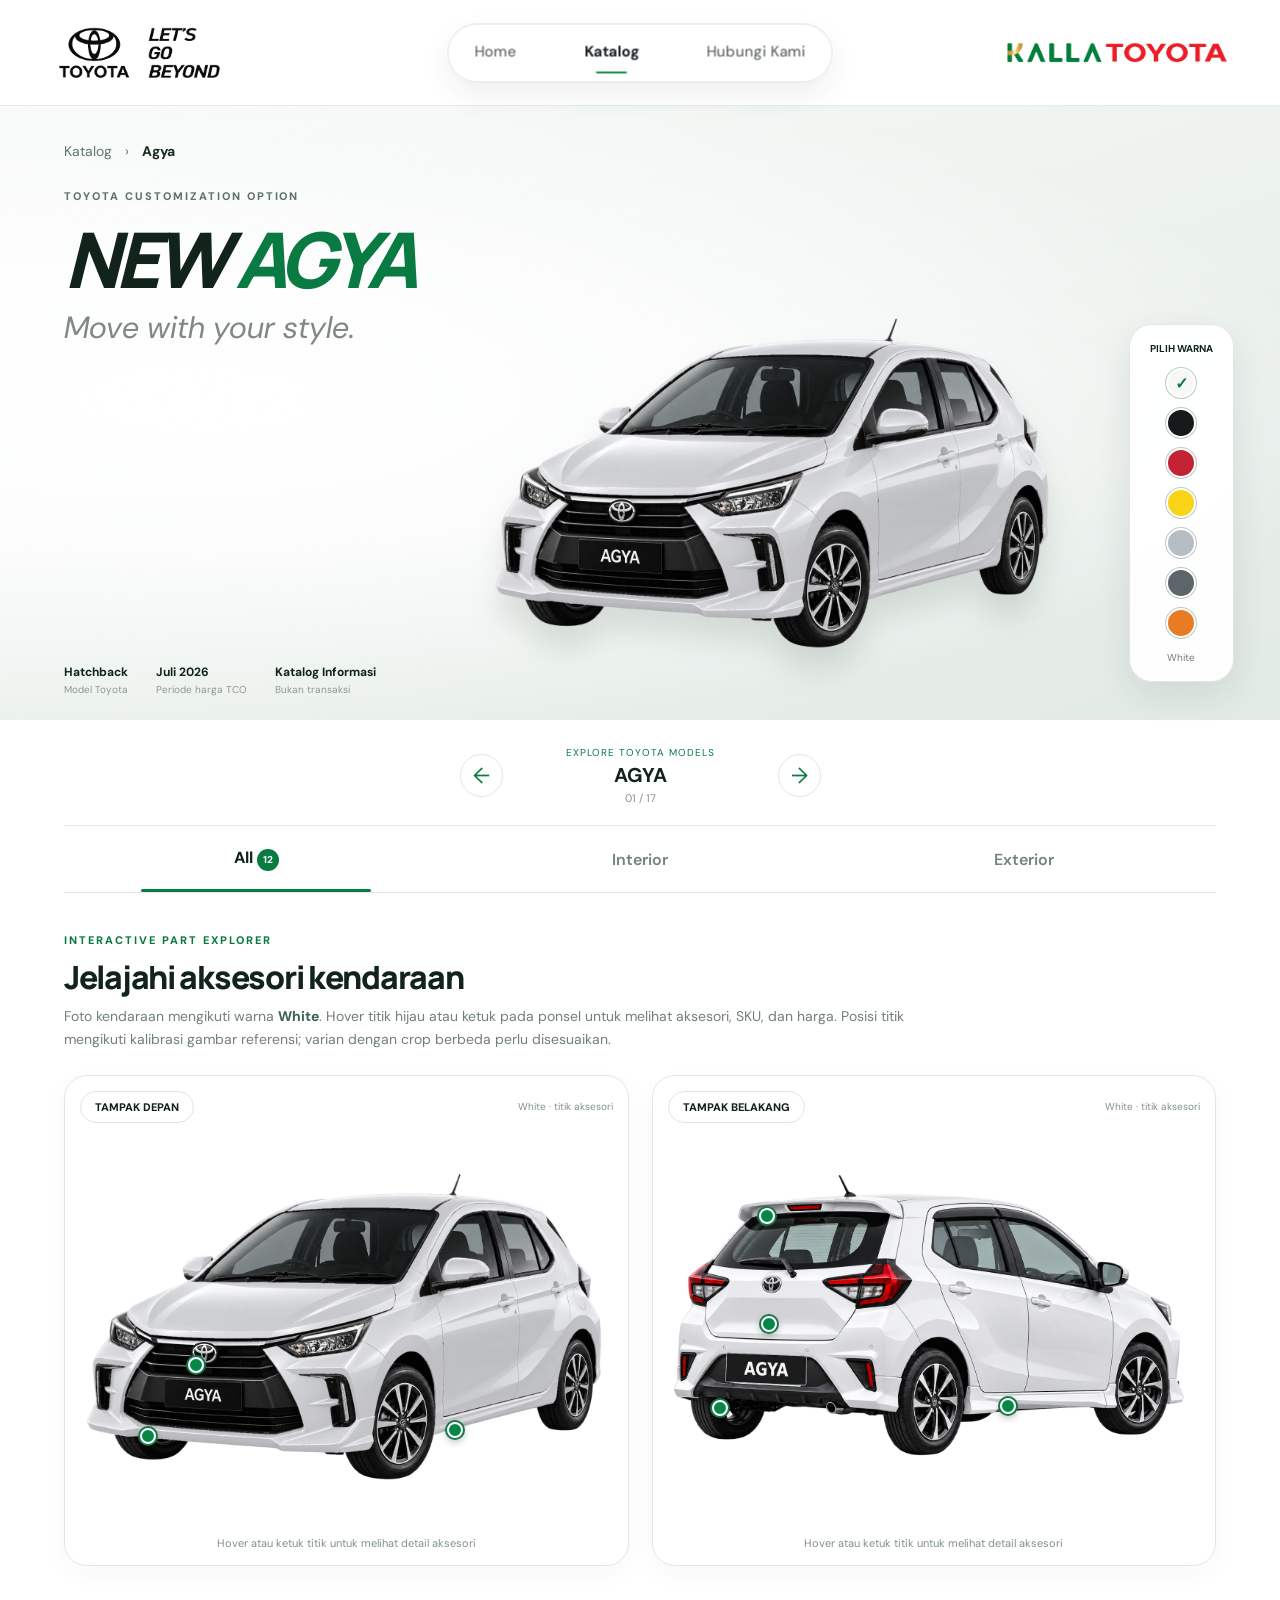
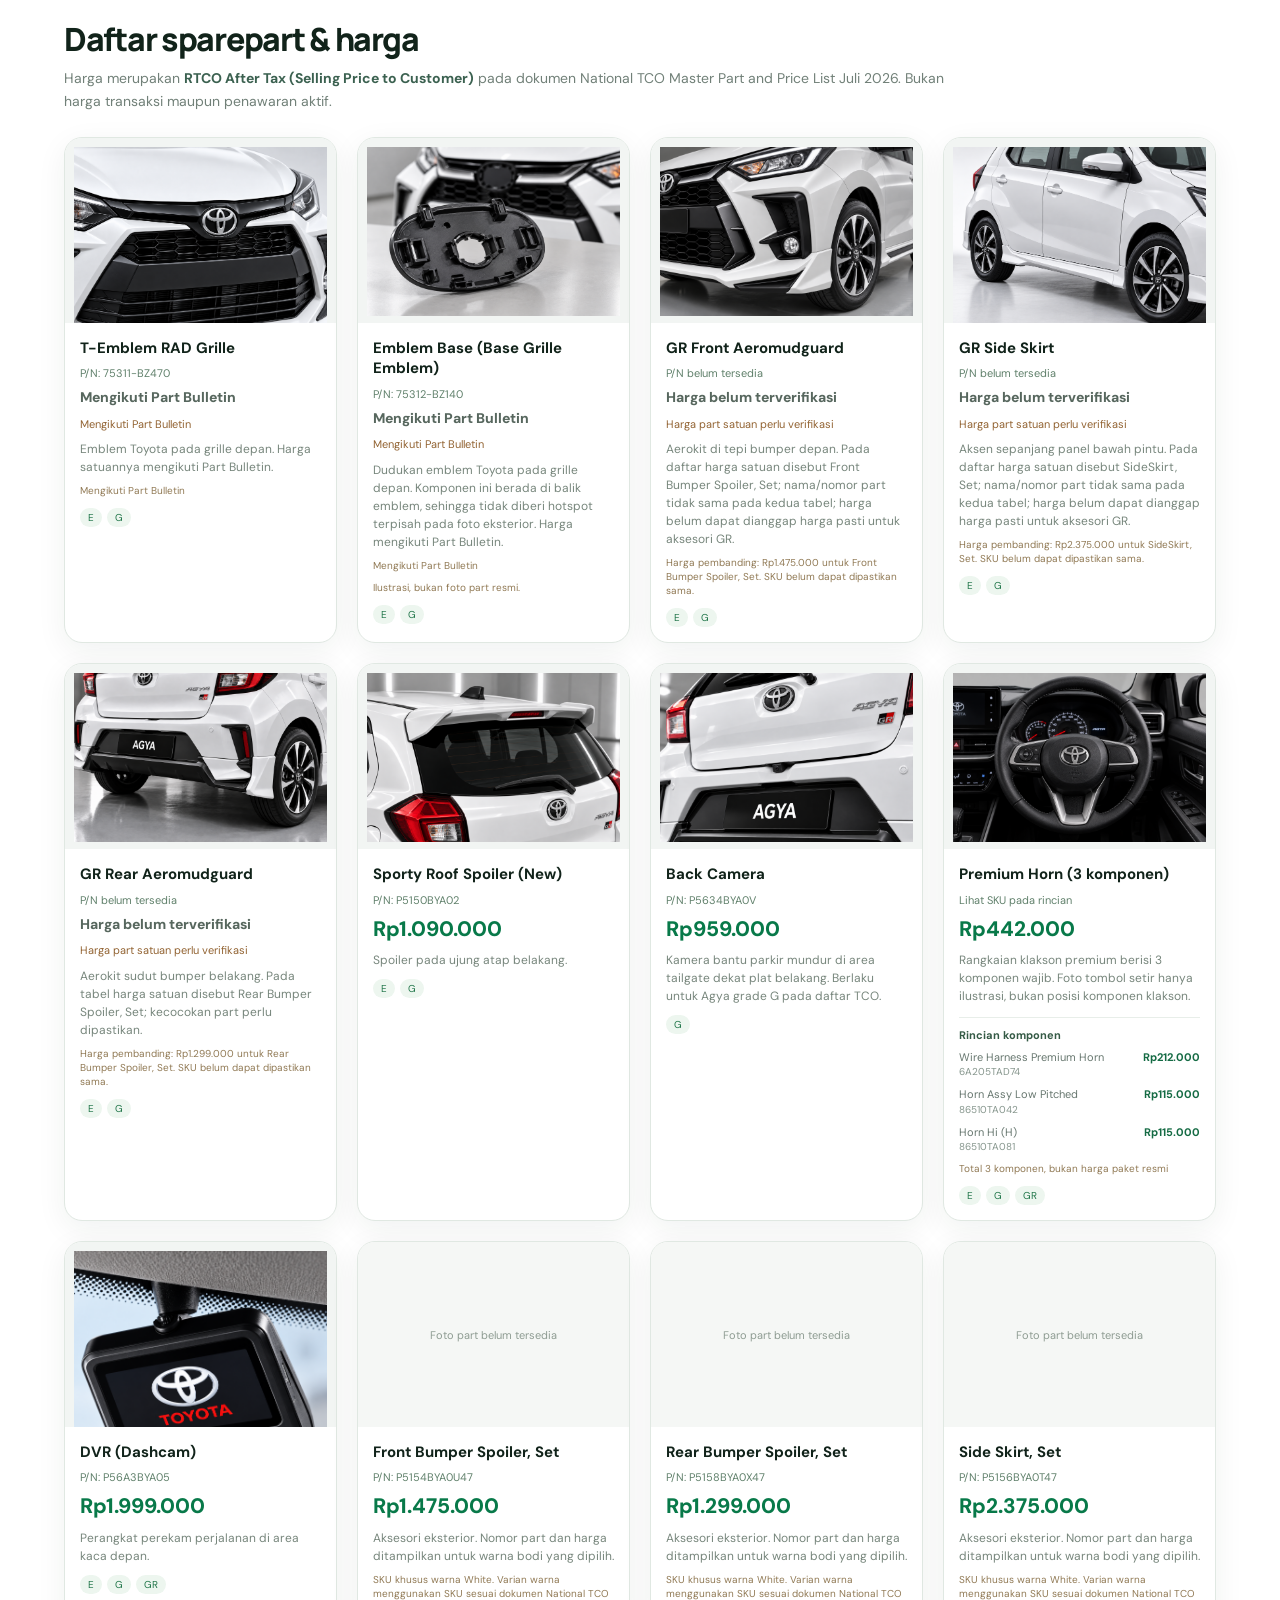
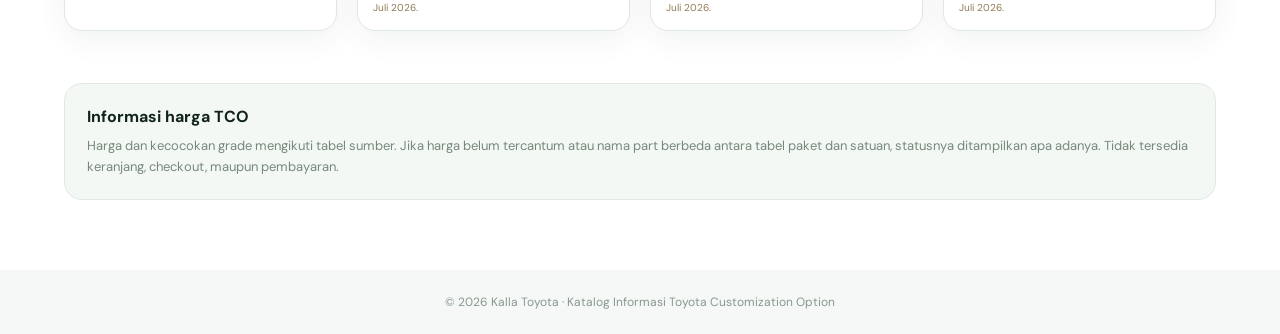
==== detail.html @ f775ade8 "Initial commit TCO Kalla Toyota" ====
<!doctype html>
<html lang="id">
<head>
  <meta charset="UTF-8"><meta name="viewport" content="width=device-width, initial-scale=1">
  <meta name="theme-color" content="#f5f8f6">
  <title>Detail Unit — TCO Kalla Toyota</title>
  <link rel="preconnect" href="https://fonts.googleapis.com">
  <link rel="preconnect" href="https://fonts.gstatic.com" crossorigin>
  <link href="https://fonts.googleapis.com/css2?family=DM+Sans:wght@400;500;600;700;800&family=Manrope:wght@400;500;600;700;800&display=swap" rel="stylesheet">
  <link rel="stylesheet" href="detail.css">
  <link rel="stylesheet" href="shared-navbar.css">
</head>
<body>
  <header class="site-header" id="site-header">
    <div class="wide-container topbar">
      <a href="index.html#home" class="logo-toyota" aria-label="Toyota Let's Go Beyond, ke home"><img src="assets/toyota-beyond.png" alt="Toyota Let's Go Beyond"></a>
      <nav class="main-nav" id="main-nav" aria-label="Navigasi utama">
        <a href="index.html#home" class="nav-link" data-section="home">Home</a>
        <a href="index.html#katalog" class="nav-link active" aria-current="page" data-section="katalog">Katalog</a>
        <a href="index.html#contact" class="nav-link" data-section="contact">Hubungi Kami</a>
      </nav>
      <div class="header-right">
        <a class="logo-kalla" href="index.html#contact" aria-label="Kalla Toyota, informasi kontak"><img src="assets/kalla-toyota.png" alt="Kalla Toyota"></a>
        <button id="menu-button" class="menu-button" type="button" aria-label="Buka menu" aria-expanded="false" aria-controls="mobile-nav"><span></span><span></span><span></span></button>
      </div>
    </div>
    <nav class="mobile-nav" id="mobile-nav" aria-label="Navigasi seluler" hidden>
      <a href="index.html#home">Home</a><a href="index.html#katalog" aria-current="page">Katalog</a><a href="index.html#contact">Hubungi Kami</a>
    </nav>
  </header>
  <main>
    <section class="hero">
      <div class="hero-inner">
        <div class="breadcrumbs"><a href="index.html#katalog">Katalog</a><span>›</span><strong id="breadcrumb-unit">Agya</strong></div>
        <div class="hero-copy"><span class="eyebrow">TOYOTA CUSTOMIZATION OPTION</span><h1 id="hero-title">NEW <em>AGYA</em></h1><p id="hero-tagline" class="tagline">Explore the details.</p></div>
        <div class="hero-visual"><img id="hero-car" src="" alt="Tampak depan unit"></div>
        <p id="hero-image-error" class="image-error" hidden>Foto unit belum tersedia.</p>
        <div class="color-panel" id="color-panel"><strong>PILIH WARNA</strong><div class="color-list" id="color-list"></div><small id="color-name">White</small></div>
        <div class="hero-stats"><div class="stat"><strong id="hero-category">Hatchback</strong><small>Model Toyota</small></div><div class="stat"><strong>Juli 2026</strong><small>Periode harga TCO</small></div><div class="stat"><strong>Katalog Informasi</strong><small>Bukan transaksi</small></div></div>
      </div>
    </section>
    <section class="details-section">
      <div class="content-wrap">
        <div class="unit-switcher" id="swipe-zone" aria-label="Navigasi unit"><button class="unit-arrow" id="prev-unit" type="button" aria-label="Unit sebelumnya">←</button><div class="unit-switcher-center"><small>EXPLORE TOYOTA MODELS</small><strong id="unit-switch-label">AGYA</strong><span id="unit-counter">01 / 17</span></div><button class="unit-arrow" id="next-unit" type="button" aria-label="Unit berikutnya">→</button></div>
        <div class="detail-tabs" role="tablist" aria-label="Kategori part"><button type="button" role="tab" data-tab="all" class="active" aria-selected="true">All <span id="part-count" class="tab-count">0</span></button><button type="button" role="tab" data-tab="interior">Interior</button><button type="button" role="tab" data-tab="exterior">Exterior</button></div>
        <section class="explorer-section" id="explorer-section"><div class="section-heading"><span class="eyebrow green">INTERACTIVE PART EXPLORER</span><h2>Jelajahi aksesori kendaraan</h2><p id="explorer-description">Foto kendaraan dan aksesori mengikuti warna yang dipilih. Arahkan kursor atau ketuk titik interaktif untuk melihat informasi.</p></div><div id="angle-gallery" class="angle-gallery"></div></section>
        <section class="parts-section"><div class="section-heading"><h2>Daftar sparepart &amp; harga</h2><p>Harga merupakan <strong>RTCO After Tax (Selling Price to Customer)</strong> pada dokumen National TCO Master Part and Price List Juli 2026. Bukan harga transaksi maupun penawaran aktif.</p></div><div id="tab-content" role="tabpanel" aria-live="polite"></div></section>
        <div class="information-note"><strong>Informasi harga TCO</strong><p>Harga dan kecocokan grade mengikuti tabel sumber. Jika harga belum tercantum atau nama part berbeda antara tabel paket dan satuan, statusnya ditampilkan apa adanya. Tidak tersedia keranjang, checkout, maupun pembayaran.</p></div>
      </div>
    </section>
  </main>
  <footer class="footer">© 2026 Kalla Toyota · Katalog Informasi Toyota Customization Option</footer>
  <aside id="part-popover" class="part-popover" hidden aria-live="polite"><button id="popover-close" class="popover-close" type="button" aria-label="Tutup detail aksesori">&times;</button><img id="popover-image" alt="Foto part"><div class="popover-copy"><small>DETAIL AKSESORI</small><strong id="popover-title"></strong><span id="popover-sku"></span><b id="popover-price"></b><p id="popover-description"></p><span class="status-note" id="popover-note"></span></div></aside>
  <script src="data.js"></script>
  
  
  <script src="detail.js"></script>
</body>
</html>
---- detail.css ----
:root { --ink:#11231a; --muted:#718078; --green:#087a42; --line:#e0e8e2; --pale:#f1f6f2; }
*{box-sizing:border-box} html{scroll-behavior:smooth} body{margin:0;color:var(--ink);background:#fff;font-family:'DM Sans',sans-serif}
img{max-width:100%} button{font:inherit;cursor:pointer} a{text-decoration:none;color:inherit} [hidden]{display:none!important} :focus-visible{outline:2px solid var(--green);outline-offset:3px}
.topbar{position:absolute;z-index:40;left:0;right:0;top:0;height:104px;display:grid;grid-template-columns:1fr auto 1fr;align-items:center;gap:18px;padding:0 clamp(20px,5vw,85px)}
.brand img{width:195px;max-height:72px;object-fit:contain;display:block}.brand-kalla{justify-self:end}.brand-kalla img{width:225px}
.nav-pill{display:flex;gap:3px;background:#fffffff2;border:1px solid #e2e9e3;border-radius:60px;padding:7px;box-shadow:0 12px 35px #112d1c13}
.nav-pill a{position:relative;padding:13px 20px;color:#68766d;font-size:14px;white-space:nowrap}.nav-pill a.selected{color:#16251b;font-weight:800}.nav-pill a.selected:after{content:'';position:absolute;bottom:5px;left:30%;right:30%;height:3px;border-radius:6px;background:var(--green)}
.hero{position:relative;height:clamp(650px,59vw,830px);background:radial-gradient(ellipse at 16% 48%,#fff 0,#ffffffcf 32%,transparent 75%),linear-gradient(160deg,#f7faf8,#e2eae5);overflow:hidden}
.hero-inner{max-width:1600px;height:100%;margin:auto;position:relative;padding:145px clamp(20px,5vw,78px) 20px}.breadcrumbs{display:flex;gap:13px;color:#62766b;font-size:14px}.breadcrumbs strong{color:#182b20}
.hero-copy{position:relative;z-index:5;margin-top:36px;max-width:710px;pointer-events:none}.eyebrow{letter-spacing:.18em;font-size:11px;font-weight:800;color:#5e7366}.eyebrow.green{color:var(--green)}
.hero h1{font:italic 800 clamp(51px,6vw,94px)/1.03 'Manrope',sans-serif;letter-spacing:-.07em;margin:14px 0 10px}.hero h1 em{color:var(--green);font-style:inherit}
.tagline{font-size:clamp(22px,2.4vw,31px);font-style:italic;color:#7f8984;margin:0}
.hero-visual{position:absolute;right:6%;bottom:4%;width:67%;height:68%;z-index:3;display:flex;justify-content:center;align-items:flex-end}.hero-visual img{width:100%;height:100%;object-fit:contain;object-position:center bottom;filter:drop-shadow(0 22px 14px #30483a24)}.image-error{color:#8a9590;z-index:5;position:absolute;right:25%;top:63%}
.color-panel{position:absolute;z-index:9;top:37%;right:clamp(17px,3.6vw,55px);padding:17px 10px;width:105px;border:1px solid #e1e8e2;border-radius:23px;background:#fffffff1;box-shadow:0 12px 35px #112d1e19;display:flex;flex-direction:column;align-items:center;gap:13px}
.color-panel strong{font-size:10px}.color-list{display:flex;flex-direction:column;gap:10px}.color-swatch{width:30px;height:30px;border:2px solid #fff;border-radius:50%;box-shadow:0 0 0 1px #bdcac2;background:var(--swatch);position:relative}.color-swatch[aria-pressed=true]:after{content:'✓';color:var(--green);text-shadow:0 0 3px white;display:grid;place-items:center;position:absolute;inset:0;font-weight:900}.color-panel small{text-align:center;font-size:10px;color:#6f7d76}
.hero-stats{z-index:5;position:absolute;bottom:7%;left:5%;display:flex;gap:28px}.stat{display:flex;flex-direction:column;gap:3px}.stat strong{font-size:12px}.stat small{font-size:10px;color:#8d9991}
.details-section{background:#fff}.content-wrap{max-width:1480px;margin:auto;padding:0 clamp(18px,5vw,80px) 70px}
.unit-switcher{display:flex;align-items:center;justify-content:center;gap:25px;padding:26px 0 20px;border-bottom:1px solid var(--line);touch-action:pan-y}.unit-switcher-center{text-align:center;min-width:225px;display:flex;flex-direction:column;gap:3px}.unit-switcher-center small{color:var(--green);letter-spacing:.1em;font-size:10px}.unit-switcher-center strong{font-size:20px}.unit-switcher-center span{font-size:11px;color:#89958e}.unit-arrow{border:1px solid var(--line);width:43px;height:43px;border-radius:50%;background:#fff;color:var(--green);font-size:22px}.unit-arrow:hover{background:var(--green);color:#fff}
.detail-tabs{display:grid;grid-template-columns:repeat(4,1fr);border-bottom:1px solid var(--line);margin-bottom:35px}.detail-tabs button{border:0;background:transparent;padding:21px 8px;color:#75837a;position:relative;font-weight:600}.detail-tabs button.active{color:var(--ink);font-weight:800}.detail-tabs button.active:after{content:'';height:3px;width:60%;position:absolute;left:20%;bottom:0;background:var(--green);border-radius:3px}.tab-count{border-radius:20px;background:var(--green);color:#fff;min-width:22px;height:22px;padding:0 5px;display:inline-grid;place-items:center;font-size:10px}
.section-heading{margin:0 0 24px}.section-heading h2{margin:10px 0 8px;font:800 clamp(23px,2.5vw,32px)/1.18 'Manrope',sans-serif;letter-spacing:-.04em}.section-heading p{margin:0;color:var(--muted);font-size:14px;line-height:1.65;max-width:880px}.section-heading p strong{color:#3b6150}
.explorer-section{margin-bottom:55px}.angle-gallery{display:grid;grid-template-columns:repeat(2,minmax(0,1fr));gap:23px}.angle-gallery.single{grid-template-columns:1fr}.angle-gallery.single .angle-panel{max-width:850px;width:100%;margin:auto}
/* putih bersih, tanpa latar poster atau gradient pada frame explorer */
.angle-panel{min-width:0;background:#fff;border:1px solid #e1e8e3;border-radius:23px;padding:15px;box-shadow:0 8px 25px #15302109}
.angle-panel-top{display:flex;justify-content:space-between;align-items:center;gap:10px}.angle-name{font-size:11px;font-weight:800;padding:8px 14px;border:1px solid #dfe7e0;border-radius:40px}.angle-note{font-size:10px;color:#829087;text-align:right}
/* KUNCI AKURASI: frame dan hotspot overlay mengikuti ukuran intrinsik rasio gambar.
   Tidak ada absolute layer pada frame yang ukurannya berbeda dengan gambar. */
.angle-image-space{width:100%;margin:8px auto 0;position:relative;max-width:720px;line-height:0}
.angle-image-space img{display:block;width:100%;height:auto;user-select:none;object-fit:contain}
.angle-image-space .hit-layer{position:absolute;inset:0;pointer-events:none}
.hotspot{position:absolute;left:var(--x);top:var(--y);transform:translate(-50%,-50%);width:32px;height:32px;background:transparent;border:0;border-radius:50%;padding:0;display:grid;place-items:center;pointer-events:auto;z-index:10}
.hotspot:after{content:'';display:block;width:8px;height:8px;border-radius:50%;background:white;border:1px solid #647b6d;box-shadow:0 1px 5px #112d1a85;transition:transform .18s}.hotspot:hover:after,.hotspot.is-active:after{transform:scale(1.4);box-shadow:0 0 0 3px #ffffff77,0 1px 7px #142d1c80}
.angle-instruction{text-align:center;color:#819088;font-size:11px;margin:6px 0 0}.image-missing{padding:75px 12px;text-align:center;color:#8b9890;font-size:12px;line-height:1.7;min-height:235px}
.parts-section{margin-bottom:52px}.parts-grid{display:grid;grid-template-columns:repeat(4,minmax(0,1fr));gap:20px}.part-card{min-width:0;background:#fff;border:1px solid var(--line);border-radius:18px;overflow:hidden;box-shadow:0 8px 30px #15332210;transition:transform .2s,box-shadow .2s,border-color .2s;outline-offset:3px}.part-card:hover,.part-card.is-linked{transform:translateY(-3px);border-color:#91b5a0;box-shadow:0 13px 31px #1935231b}
.part-media{height:165px;background:#f2f5f3;display:grid;place-items:center;overflow:hidden}.part-media img{width:100%;height:100%;object-fit:cover}.media-placeholder{font-size:11px;color:#8e9c92;text-align:center;padding:25px}
.part-body{padding:15px}.part-body h3{font-size:15px;line-height:1.35;margin:0 0 8px}.part-sku{font-size:11px;color:#60806b;overflow-wrap:anywhere;display:block;margin:0 0 9px}
.price{color:#087949;font-size:21px;font-weight:800;display:block;margin:5px 0 9px;line-height:1.25}.price.uncertain{color:#57675e;font-size:14px}.price-hint{font-size:11px;color:#926332;display:block;line-height:1.5;margin-bottom:8px}.part-body p{color:#77867c;line-height:1.5;margin:0;font-size:12px}.part-grade{display:flex;gap:5px;flex-wrap:wrap;margin:10px 0 0}.part-grade span{font-size:10px;background:#edf6ef;color:#21764a;border-radius:15px;padding:3px 8px}
.part-popover{position:fixed;z-index:999;width:min(420px,calc(100vw - 20px));display:grid;grid-template-columns:125px 1fr;background:white;border:1px solid var(--line);box-shadow:0 18px 52px #1d36242d;border-radius:16px;overflow:hidden;pointer-events:auto}.part-popover>img{width:125px;height:100%;object-fit:cover;background:#f0f4f1}.popover-copy{padding:14px;min-width:0}.popover-copy small{font-size:10px;color:var(--green);font-weight:800;letter-spacing:.08em}.popover-copy strong{display:block;font-size:15px;margin:6px 0}.popover-copy span{display:block;color:#788a7f;font-size:11px;overflow-wrap:anywhere}.popover-copy b{display:block;color:var(--green);font-size:18px;margin:8px 0}.popover-copy p{color:#65796c;font-size:11px;line-height:1.5;margin:0 0 8px}.popover-copy .status-note{font-size:10px;color:#886b3a}
.information-note{border-radius:18px;background:#f3f8f5;padding:22px;border:1px solid #e0e9e3}.information-note strong{font-size:16px}.information-note p{margin:8px 0 0;font-size:13px;color:#76897a;line-height:1.65}.footer{background:#f5f8f6;text-align:center;color:#87988d;font-size:12px;padding:24px}
.empty-state{border:1px dashed #cfddd2;background:#f7faf8;padding:25px;border-radius:15px;color:#67776c;font-size:13px}.spec-grid{display:grid;grid-template-columns:repeat(3,minmax(0,1fr));gap:16px}.spec-item{padding:22px;border:1px solid var(--line);border-radius:16px;background:var(--pale)}.spec-item strong{display:block}.spec-item span{display:block;font-size:12px;color:var(--muted);margin-top:8px}
@media(max-width:1150px){.parts-grid{grid-template-columns:repeat(3,minmax(0,1fr))}.hero-visual{width:75%}}
@media(max-width:850px){.brand img{width:140px}.brand-kalla img{width:170px}.nav-pill a{padding:10px}.hero{height:740px}.hero-visual{width:85%;right:5%}.angle-gallery{grid-template-columns:1fr}.parts-grid{grid-template-columns:repeat(2,minmax(0,1fr))}}
@media(max-width:600px){.topbar{height:105px;grid-template-columns:1fr;grid-template-rows:38px 45px;justify-items:center;padding:6px 10px}.brand img{width:115px}.brand-kalla{display:none}.nav-pill{padding:4px}.nav-pill a{font-size:11px;padding:8px 10px}.hero{height:655px;min-height:655px}.hero-inner{padding:126px 16px 10px}.hero-copy{margin-top:24px}.hero h1{font-size:46px}.tagline{font-size:20px}.hero-visual{width:100%;right:0;height:47%;bottom:14%}.color-panel{top:43%;width:65px;right:8px;padding:12px 5px}.color-panel strong{font-size:8px}.color-list{gap:7px}.color-swatch{width:24px;height:24px}.color-panel small{font-size:8px}.hero-stats{bottom:4%;left:16px;right:16px;gap:7px;justify-content:space-between}.stat strong{font-size:10px}.stat small{font-size:9px}.content-wrap{padding:0 13px 50px}.unit-switcher-center{min-width:155px}.unit-switcher-center strong{font-size:16px}.detail-tabs button{font-size:11px;padding:17px 2px}.parts-grid{grid-template-columns:1fr}.part-media{height:230px}.angle-panel{padding:10px}.angle-note{max-width:130px}.spec-grid{grid-template-columns:1fr}.part-popover{grid-template-columns:105px 1fr}.part-popover>img{width:105px}}

/* ================================================
   v16 — Kartu part hanya informasi, bukan popup
   ================================================ */
.parts-grid {align-items:stretch;}
.part-card, .part-card:hover, .part-card:focus,
.part-card:focus-visible {
  transform:none;
  border-color:var(--line);
  box-shadow:0 8px 30px #15332210;
  cursor:default;
}
.part-media {height:185px;}
.part-media img {object-fit:contain;padding:9px;}
.part-components {border-top:1px solid #e8eee9;margin-top:12px;padding-top:10px;font-size:11px;}
.part-components strong {display:block;font-size:11px;margin-bottom:8px;color:#345a45;}
.part-components > div {display:flex;justify-content:space-between;align-items:start;gap:8px;margin-top:8px;line-height:1.4;}
.part-components > div > span {flex:1;color:#67776f;}
.part-components small {display:block;font-size:10px;color:#85958c;overflow-wrap:anywhere;}
.part-components b {color:#156b44;white-space:nowrap;font-size:11px;}
.part-photo-status {display:block;color:#907954;font-size:10px;margin-top:8px;line-height:1.4;}
@media(max-width:600px){.part-media{height:220px}}

/* v17 — layout Explorer dan kartu informasional */
.angle-image-space .image-missing{line-height:1.6}
.part-media img{object-fit:contain}
.part-media.no-photo{background:#f5f7f5}
.part-card{cursor:default}
.part-card:hover{transform:none;border-color:var(--line);box-shadow:0 8px 30px #15332210}
@media(max-width:800px){.hero-inner{padding-top:70px}.hero{min-height:690px}}
@media(max-width:600px){.hero-inner{padding-top:52px}.hero{height:620px;min-height:620px}.hero-visual{bottom:14%;height:48%}.color-panel{top:37%}}

/* v17 COMPAT: navbar halaman detail sesuai ukuran navbar utama meski HTML lama */
@media(min-width:801px){
 header.topbar{position:sticky;top:0;left:auto;right:auto;width:100%;height:88px;z-index:80;padding:0 max(52px,calc((100% - 1430px)/2));display:grid;grid-template-columns:1fr auto 1fr;align-items:center;gap:24px;background:rgba(255,255,255,.95);border-bottom:1px solid #e8ece8;backdrop-filter:blur(18px)}
 header.topbar .brand{justify-self:start;display:flex;align-items:center}
 header.topbar .brand img{width:158px;height:auto;max-height:67px;object-fit:contain}
 header.topbar .brand-kalla{justify-self:end}
 header.topbar .brand-kalla img{width:166px;height:auto;object-fit:contain}
 header.topbar .nav-pill{display:flex;align-items:center;gap:6px;background:#f2f4f1;border:1px solid #e8ece8;padding:7px;border-radius:100px;box-shadow:0 8px 25px #13281705}
 header.topbar .nav-pill a{font-size:13px;font-weight:700;color:#7b817d;letter-spacing:.01em;border-radius:30px;padding:11px 26px;transition:background .2s,color .2s;white-space:nowrap}
 header.topbar .nav-pill a.selected,header.topbar .nav-pill a:hover{color:#fff;background:#17201d}
 header.topbar .nav-pill a.selected:after{display:none}
 .hero-inner{padding-top:106px}
}
@media(max-width:800px){
 header.topbar{position:sticky;top:0;left:auto;right:auto;height:76px;width:100%;z-index:80;padding:0 20px;display:flex;align-items:center;justify-content:space-between;background:#fff;border-bottom:1px solid #e8ece8}
 header.topbar .brand img{width:122px;max-height:60px}
 header.topbar .brand-kalla img{width:130px}
 header.topbar .nav-pill{display:none}
 .detail-menu-button{border:0;background:#edf4ee;width:43px;height:42px;border-radius:10px;display:flex;flex-direction:column;justify-content:center;align-items:center;gap:5px}
 .detail-menu-button span{display:block;background:#18432c;border-radius:2px;width:17px;height:2px}
 .detail-mobile-nav{position:absolute;top:100%;left:0;right:0;background:#fff;display:flex;flex-direction:column;box-shadow:0 17px 24px #15281c10;border-top:1px solid #e5ebe5}
 .detail-mobile-nav a{padding:16px 30px;font-size:13px;font-weight:800;border-bottom:1px solid #edf2ed}
 .hero-inner{padding-top:65px}
}
@media(max-width:520px){header.topbar{height:68px;padding:0 17px}header.topbar .brand img{width:105px}header.topbar .brand-kalla{display:flex}header.topbar .brand-kalla img{width:114px}.detail-menu-button{width:39px;height:39px}.hero-inner{padding-top:56px}}

/* v18: popup tidak menutupi navbar atau terlalu besar pada layar kecil */
.part-popover{width:min(350px,calc(100vw - 24px));grid-template-columns:100px minmax(0,1fr);max-height:calc(100vh - 118px);overflow:auto}
.part-popover>img{width:100px;object-fit:contain;background:#f5f7f5}
@media(max-width:600px){
  .part-popover{position:fixed;top:auto!important;bottom:12px!important;left:12px!important;right:12px;width:calc(100vw - 24px);max-height:45vh;grid-template-columns:90px minmax(0,1fr)}
  .part-popover>img{width:90px}
}

/* v19 — Interaksi hotspot ramah sentuhan & penutup popover */
.part-popover{isolation:isolate;}
.popover-close{
  position:absolute;top:8px;right:8px;z-index:3;
  width:30px;height:30px;border:1px solid #dce9df;border-radius:50%;
  background:#fff;color:#365442;font-size:21px;line-height:1;
  display:grid;place-items:center;box-shadow:0 2px 8px #122b1918;
}
.popover-close:hover{background:#edf6ef;}
.popover-copy{padding-right:35px;}
.hotspot:focus-visible{outline:2px solid #16864d;outline-offset:0;}
@media(hover:none), (pointer:coarse){
  .hotspot{width:44px;height:44px;touch-action:manipulation;}
  .hotspot:after{width:10px;height:10px;}
}
@media(max-width:600px){
  .part-popover{bottom:max(12px,env(safe-area-inset-bottom))!important;}
  .popover-copy{padding-right:35px;}
}

/* Swatch body/roof Raize two-tone: kiri body, kanan roof hitam */
.color-swatch.two-tone{background:var(--swatch);}
.color-swatch.two-tone[aria-pressed=true]:after{color:#078043;text-shadow:0 0 2px #fff,0 0 4px #fff;}
/* Hotspot hijau terlihat jelas pada foto kendaraan putih. */
.angle-image-space .hotspot:after{background:#078747;border:2px solid white;width:12px;height:12px;box-shadow:0 0 0 2px #16754a,0 3px 8px #0005}
.angle-image-space .hotspot:hover:after,.angle-image-space .hotspot.is-active:after{background:#00a260;transform:scale(1.35);box-shadow:0 0 0 5px #15905435,0 2px 10px #0007}
.part-media:has(img[src*="/raize/"]) {background:#fff}
.part-media img[src*="/raize/"]{object-fit:contain;padding:10px}
@media(hover:none), (pointer:coarse){.angle-image-space .hotspot:after{width:13px;height:13px}}

/* Refactor: area hero lebih dekat ke navbar, tidak ada ruang kosong berlebihan */
.hero{height:clamp(555px,48vw,710px);min-height:555px;}
.hero-inner{padding-top:36px;}
.hero-copy{margin-top:24px;}
.hero-visual{bottom:3%;height:70%;}
.hero-stats{bottom:4%;}
.detail-tabs{grid-template-columns:repeat(3,minmax(0,1fr));}
/* Palet tetap tersedia saat scroll, setelah hero tampil dekat navbar. */
.color-panel{position:fixed;top:clamp(170px,36vh,330px);right:clamp(12px,3.6vw,55px);max-height:calc(100dvh - 130px);overflow-y:auto;overscroll-behavior:contain;z-index:105;transition:top .2s ease,box-shadow .2s ease;}
.color-panel.is-docked{top:calc(106px + 12px);box-shadow:0 14px 40px #1237242c;}
.color-swatch{flex-shrink:0;}
.part-card .price.uncertain{font-size:14px;}
@media(max-width:800px){.hero{height:620px;min-height:620px}.hero-inner{padding-top:27px}.color-panel.is-docked{top:calc(76px + 9px)}.hero-visual{height:62%}}
@media(max-width:600px){
  .hero{height:560px;min-height:560px}.hero-inner{padding-top:22px}.hero-visual{height:52%;bottom:13%}.hero-stats{bottom:4%;}
  .color-panel.is-docked{top:auto;bottom:max(10px,env(safe-area-inset-bottom));left:10px;right:10px;width:auto;max-height:94px;display:flex;flex-direction:row;justify-content:flex-start;align-items:center;gap:10px;padding:10px 12px;border-radius:18px;}
  .color-panel.is-docked .color-list{flex-direction:row;gap:8px;overflow-x:auto;max-width:75vw;padding:5px 3px;scrollbar-width:thin;}
  .color-panel.is-docked strong{white-space:nowrap;font-size:8px;}
  .color-panel.is-docked small{max-width:80px;min-width:60px;}
  .detail-tabs{grid-template-columns:repeat(3,minmax(0,1fr))}
}
---- shared-navbar.css ----
/* v18 - satu layout navbar untuk index dan detail; desain pill putih + garis hijau */
.site-header,
.site-header:not(.is-solid){
  height:106px;position:sticky;top:0;z-index:80;
  background:rgba(255,255,255,.94);border-bottom:1px solid #e8ece8;
  box-shadow:none;backdrop-filter:blur(18px);-webkit-backdrop-filter:blur(18px);
}
.site-header .wide-container.topbar{
  position:relative;left:auto;right:auto;top:auto;transform:none;
  width:min(1430px,calc(100% - 104px));height:100%;
  display:flex;grid-template-columns:none;align-items:center;justify-content:space-between;gap:24px;
  padding:0;margin:0 auto;z-index:auto;
}
.site-header .wide-container.topbar .logo-toyota{display:flex;align-items:center;width:175px;flex:0 0 175px;justify-self:auto}
.site-header .wide-container.topbar .logo-toyota img{width:100%;max-height:72px;height:auto;object-fit:contain;display:block}
.site-header .wide-container.topbar .header-right{display:flex;align-items:center;gap:18px;justify-self:auto}
.site-header .wide-container.topbar .logo-kalla{width:222px;flex:0 0 222px;display:flex;align-items:center;justify-content:flex-end}
.site-header .wide-container.topbar .logo-kalla img{width:100%;height:auto;object-fit:contain;display:block}
.site-header .wide-container.topbar .main-nav,
.site-header.is-solid .wide-container.topbar .main-nav,
.site-header:not(.is-solid) .wide-container.topbar .main-nav{
  display:flex;align-items:center;gap:12px;padding:7px 21px;
  border:1px solid rgba(221,226,223,.92)!important;border-radius:999px;
  background:rgba(255,255,255,.92)!important;
  box-shadow:0 12px 30px rgba(22,38,32,.075);backdrop-filter:blur(18px);
}
.site-header .wide-container.topbar .main-nav a,
.site-header.is-solid .wide-container.topbar .main-nav a{
  position:relative;padding:10px 5px 12px;color:#666c70!important;
  background:transparent!important;border-radius:0;
  font:500 15px/1.4 'DM Sans',sans-serif;white-space:nowrap;letter-spacing:0;
}
.site-header .wide-container.topbar .main-nav a.active,
.site-header .wide-container.topbar .main-nav a:hover{color:#192025!important;font-weight:700}
.site-header .wide-container.topbar .main-nav a::after{
  content:'';position:absolute;bottom:1px;left:50%;right:auto;width:0;height:2px;
  transform:translateX(-50%);background:#159444;border-radius:3px;transition:width .2s ease;
}
.site-header .wide-container.topbar .main-nav a.active::after,
.site-header .wide-container.topbar .main-nav a:hover::after{width:31px}
.site-header .mobile-nav{display:none}
.site-header .menu-button{display:none}
@media (max-width:1100px) and (min-width:801px){
  .site-header .wide-container.topbar{width:calc(100% - 56px)}
  .site-header .wide-container.topbar .main-nav,
  .site-header.is-solid .wide-container.topbar .main-nav{gap:10px;padding:6px 17px}
  .site-header .wide-container.topbar .main-nav a{font-size:13px}
  .site-header .wide-container.topbar .logo-toyota{width:140px;flex-basis:140px}
  .site-header .wide-container.topbar .logo-kalla{width:170px;flex-basis:170px}
}
@media(max-width:800px){
  .site-header,.site-header:not(.is-solid){height:77px}
  .site-header .wide-container.topbar{width:calc(100% - 40px);height:100%;display:flex;align-items:center}
  .site-header .wide-container.topbar .main-nav,
  .site-header.is-solid .wide-container.topbar .main-nav,
  .site-header:not(.is-solid) .wide-container.topbar .main-nav{display:none!important}
  .site-header .wide-container.topbar .logo-toyota{width:125px;flex-basis:125px}
  .site-header .wide-container.topbar .logo-kalla{width:142px;flex-basis:142px}
  .site-header .menu-button{width:43px;height:42px;padding:0;border:0;background:#edf4ee;border-radius:10px;display:flex;flex-direction:column;justify-content:center;align-items:center;gap:5px}
  .site-header .menu-button span{width:17px;height:2px;background:#18432c;border-radius:2px;display:block}
  .site-header .mobile-nav:not([hidden]){display:flex;flex-direction:column;background:#fff;border-top:1px solid #e5ebe5;box-shadow:0 17px 24px #15281c10}
  .site-header .mobile-nav a{padding:16px 30px;font-size:13px;font-weight:800;border-bottom:1px solid #edf2ed}
}
@media(max-width:520px){
  .site-header,.site-header:not(.is-solid){height:68px}
  .site-header .wide-container.topbar{width:calc(100% - 34px)}
  .site-header .wide-container.topbar .logo-toyota{width:108px;flex-basis:108px}
  .site-header .wide-container.topbar .logo-kalla{width:116px;flex-basis:116px}
  .site-header .wide-container.topbar .header-right{gap:10px}
  .site-header .menu-button{width:39px;height:39px}
}
@media(min-width:1101px){
 .site-header .wide-container.topbar .main-nav,
 .site-header.is-solid .wide-container.topbar .main-nav{width:385px;flex:0 0 385px;justify-content:space-between}
}
@media(min-width:801px) and (max-width:1100px){
 .site-header .wide-container.topbar .main-nav,
 .site-header.is-solid .wide-container.topbar .main-nav{width:345px;flex:0 0 345px;justify-content:space-between}
}

/* Navbar Home dan Detail: menu benar-benar di tengah viewport.
   Logo kiri/kanan mengikuti batas container yang sama. */
@media (min-width:801px) {
  .site-header .wide-container.topbar {
    position:relative;
    display:flex;
    justify-content:space-between;
    align-items:center;
  }
  .site-header .wide-container.topbar .main-nav,
  .site-header.is-solid .wide-container.topbar .main-nav,
  .site-header:not(.is-solid) .wide-container.topbar .main-nav {
    position:absolute;
    left:50%;
    top:50%;
    transform:translate(-50%,-50%);
    margin:0;
    z-index:1;
  }
  .site-header .wide-container.topbar .logo-toyota { margin-right:auto; }
  .site-header .wide-container.topbar .header-right { margin-left:auto; }
}

/* Home: navbar melayang transparan di atas hero, tanpa panel putih penuh.
   Sesudah Hero Home terlewati, .is-solid dari app.js memunculkan latar putih.
   Halaman detail tetap mempertahankan header putih dengan ukuran/posisi sama. */
.home-page .site-header {
  position:fixed;top:0;left:0;right:0;width:100%;
  transition:background-color .25s ease,border-color .25s ease,box-shadow .25s ease;
}
.home-page .site-header:not(.is-solid) {
  background:transparent!important;
  border-bottom-color:transparent!important;
  box-shadow:none!important;
  backdrop-filter:none!important;
  -webkit-backdrop-filter:none!important;
}
.home-page .site-header.is-solid {
  background:rgba(255,255,255,.94)!important;
  border-bottom-color:#e8ece8!important;
  box-shadow:0 8px 26px rgba(17,36,23,.06);
  backdrop-filter:blur(18px);
  -webkit-backdrop-filter:blur(18px);
}
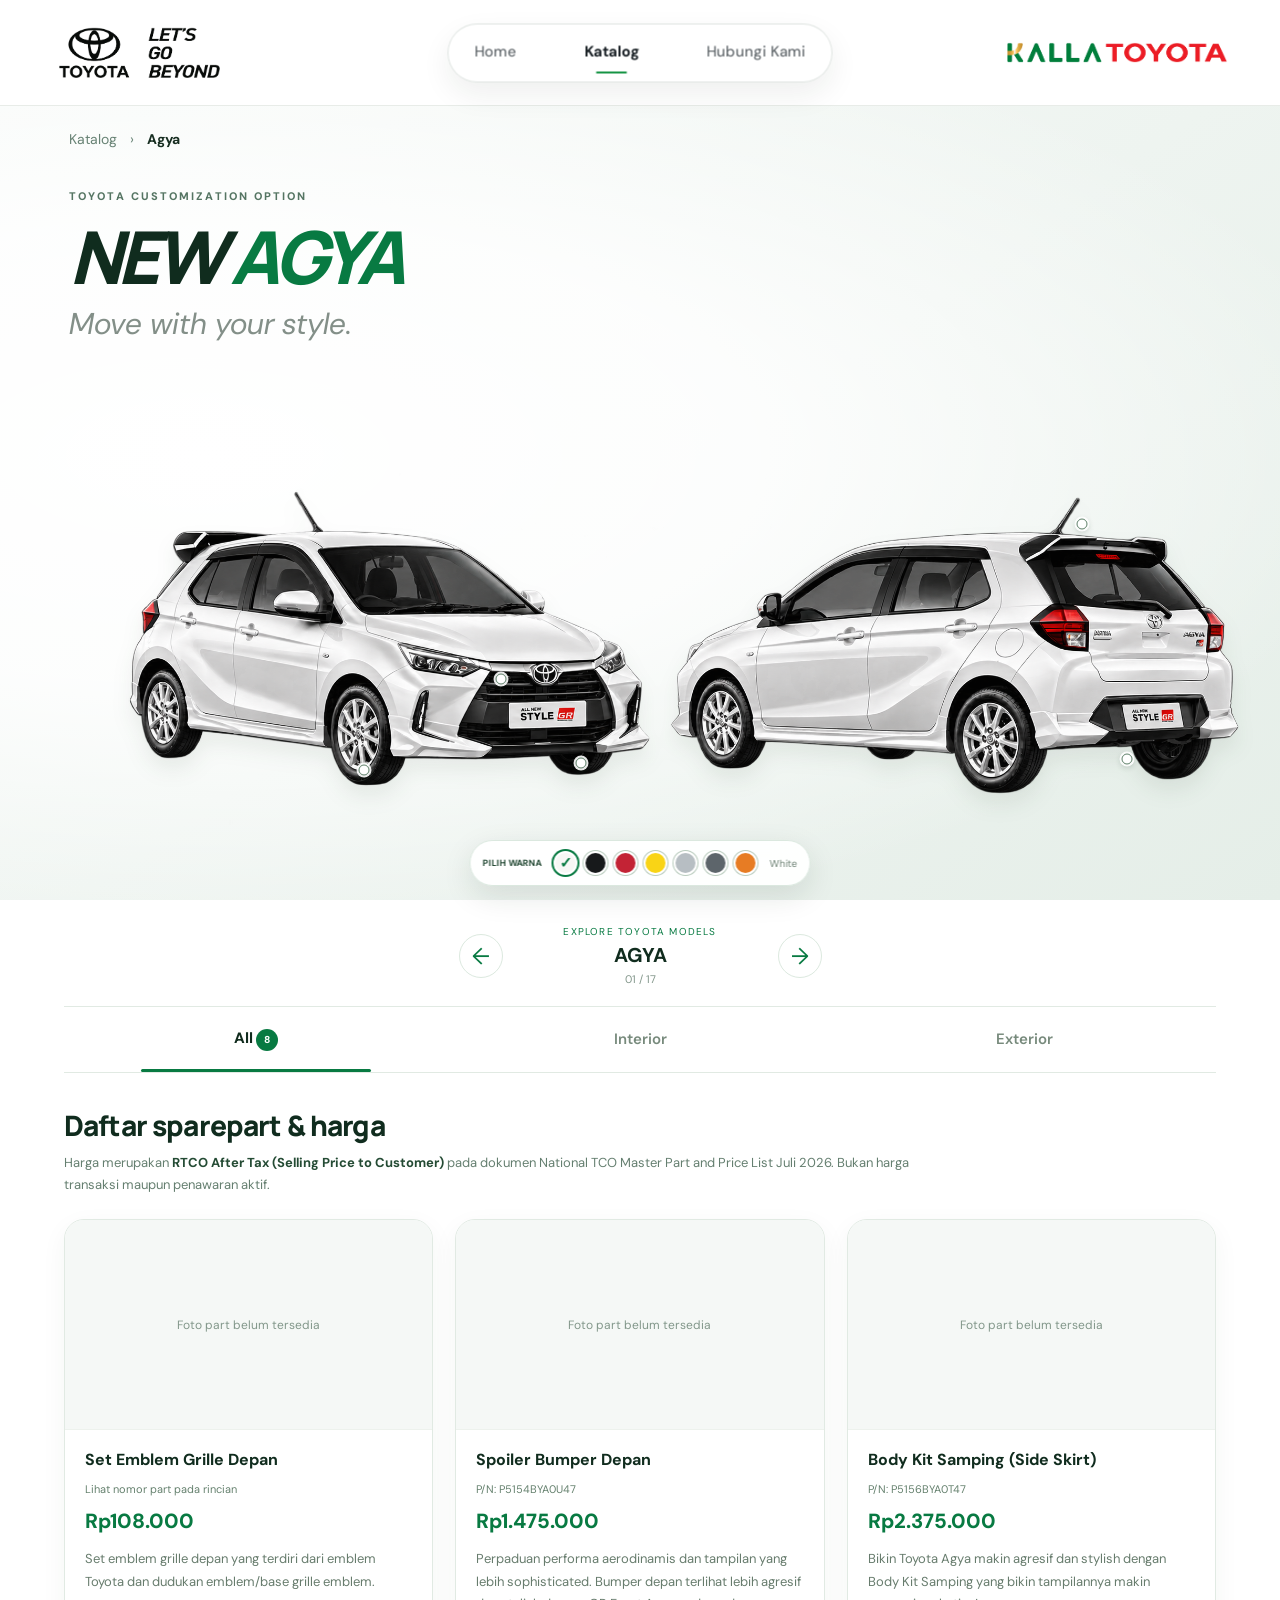
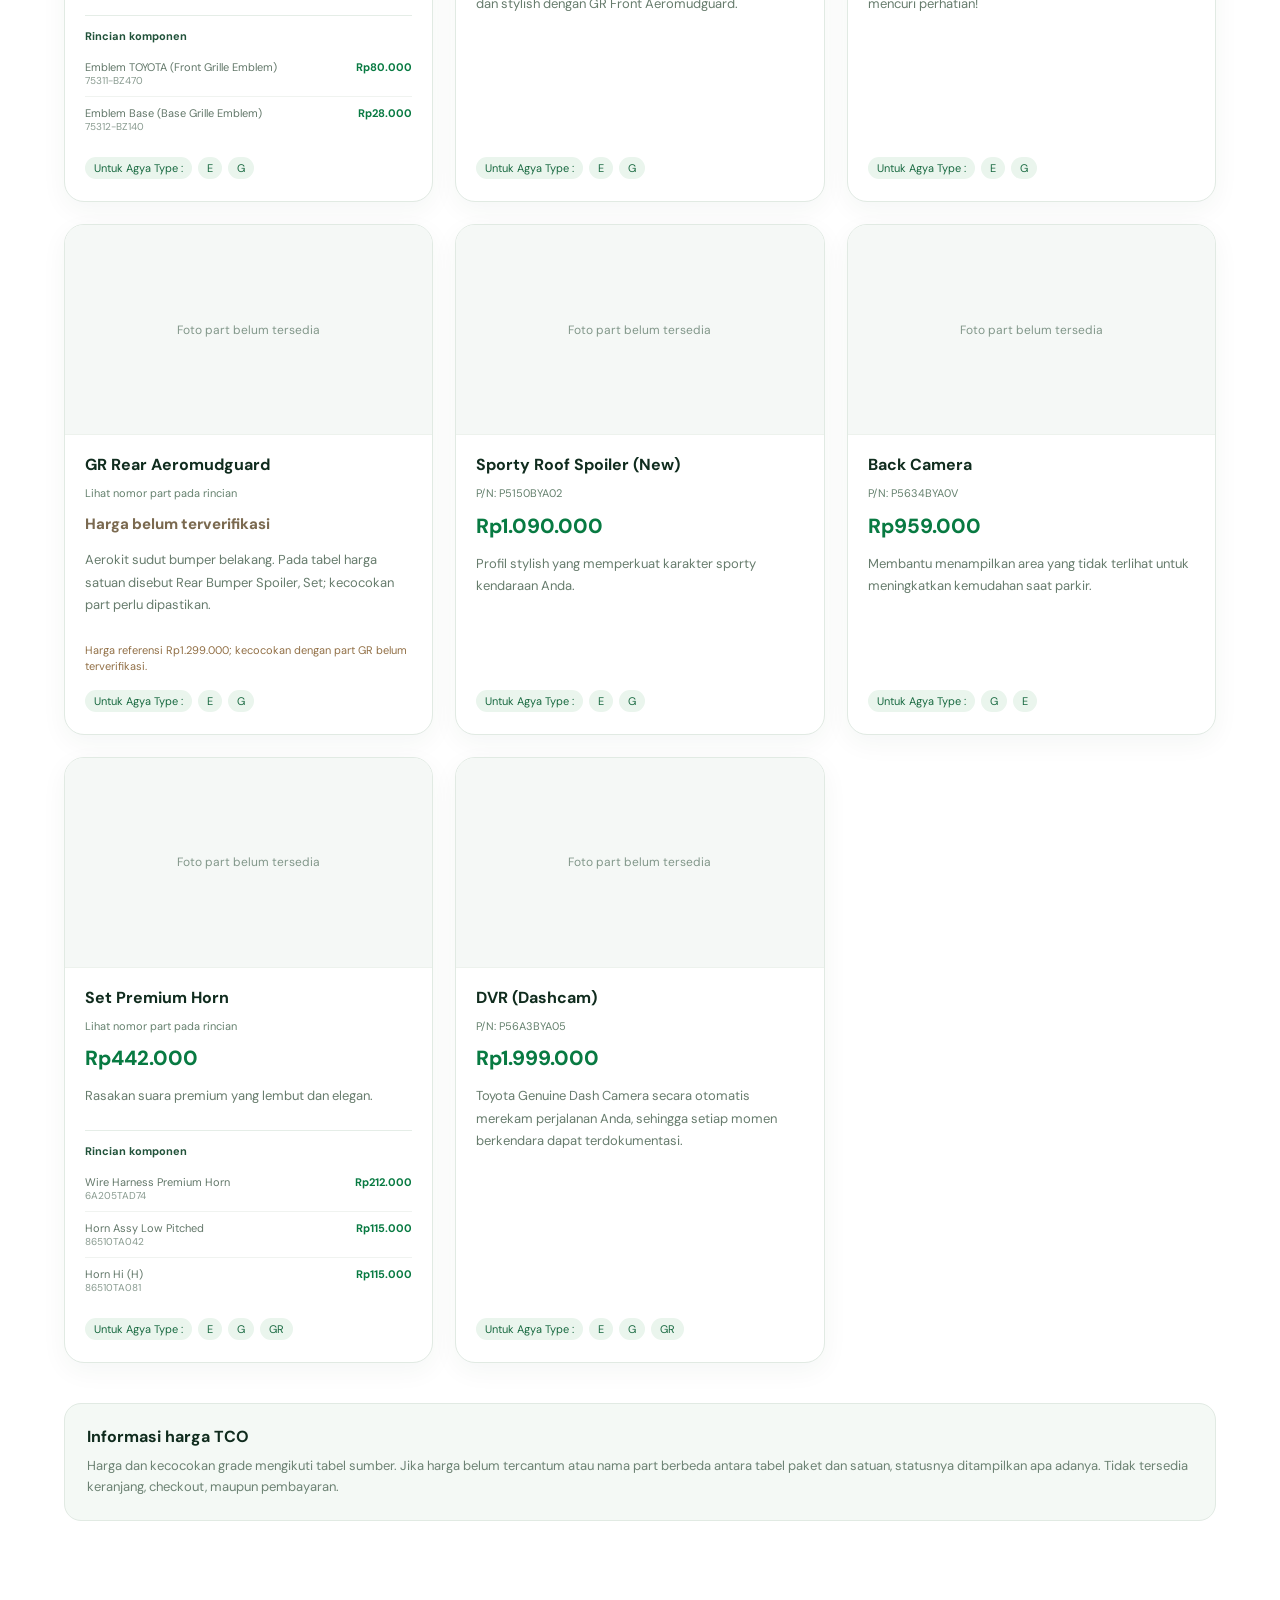
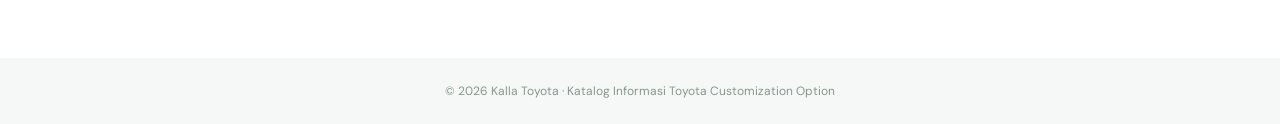
==== commit 544a2068: "perbaikan detail unit dan part" ====
--- a/detail.html
+++ b/detail.html
@@ -33,9 +33,22 @@
       <div class="hero-inner">
         <div class="breadcrumbs"><a href="index.html#katalog">Katalog</a><span>›</span><strong id="breadcrumb-unit">Agya</strong></div>
         <div class="hero-copy"><span class="eyebrow">TOYOTA CUSTOMIZATION OPTION</span><h1 id="hero-title">NEW <em>AGYA</em></h1><p id="hero-tagline" class="tagline">Explore the details.</p></div>
-        <div class="hero-visual"><img id="hero-car" src="" alt="Tampak depan unit"></div>
+        <div class="hero-visual" id="hero-visual" aria-label="Foto unit depan dan belakang">
+          <div class="hero-angle hero-angle-front" data-angle="front">
+            <img id="hero-car" src="" alt="Tampak depan unit" draggable="false">
+            <div class="hero-hotspots" id="hero-hotspots-front" aria-label="Titik aksesori tampak depan"></div>
+          </div>
+          <div class="hero-angle hero-angle-rear" data-angle="rear">
+            <img id="hero-car-rear" src="" alt="Tampak belakang unit" draggable="false">
+            <div class="hero-hotspots" id="hero-hotspots-rear" aria-label="Titik aksesori tampak belakang"></div>
+          </div>
+          <div class="hero-view-toggle" id="hero-view-toggle" aria-label="Tampak kendaraan">
+            <button type="button" data-hero-view="front" aria-pressed="true">Depan</button>
+            <button type="button" data-hero-view="rear" aria-pressed="false">Belakang</button>
+          </div>
+        </div>
         <p id="hero-image-error" class="image-error" hidden>Foto unit belum tersedia.</p>
-        <div class="color-panel" id="color-panel"><strong>PILIH WARNA</strong><div class="color-list" id="color-list"></div><small id="color-name">White</small></div>
+        <div class="color-panel" id="color-panel" role="group" aria-label="Pilihan warna kendaraan"><strong>PILIH WARNA</strong><div class="color-list" id="color-list"></div><small id="color-name">White</small></div>
         <div class="hero-stats"><div class="stat"><strong id="hero-category">Hatchback</strong><small>Model Toyota</small></div><div class="stat"><strong>Juli 2026</strong><small>Periode harga TCO</small></div><div class="stat"><strong>Katalog Informasi</strong><small>Bukan transaksi</small></div></div>
       </div>
     </section>
@@ -43,17 +56,15 @@
       <div class="content-wrap">
         <div class="unit-switcher" id="swipe-zone" aria-label="Navigasi unit"><button class="unit-arrow" id="prev-unit" type="button" aria-label="Unit sebelumnya">←</button><div class="unit-switcher-center"><small>EXPLORE TOYOTA MODELS</small><strong id="unit-switch-label">AGYA</strong><span id="unit-counter">01 / 17</span></div><button class="unit-arrow" id="next-unit" type="button" aria-label="Unit berikutnya">→</button></div>
         <div class="detail-tabs" role="tablist" aria-label="Kategori part"><button type="button" role="tab" data-tab="all" class="active" aria-selected="true">All <span id="part-count" class="tab-count">0</span></button><button type="button" role="tab" data-tab="interior">Interior</button><button type="button" role="tab" data-tab="exterior">Exterior</button></div>
-        <section class="explorer-section" id="explorer-section"><div class="section-heading"><span class="eyebrow green">INTERACTIVE PART EXPLORER</span><h2>Jelajahi aksesori kendaraan</h2><p id="explorer-description">Foto kendaraan dan aksesori mengikuti warna yang dipilih. Arahkan kursor atau ketuk titik interaktif untuk melihat informasi.</p></div><div id="angle-gallery" class="angle-gallery"></div></section>
+
         <section class="parts-section"><div class="section-heading"><h2>Daftar sparepart &amp; harga</h2><p>Harga merupakan <strong>RTCO After Tax (Selling Price to Customer)</strong> pada dokumen National TCO Master Part and Price List Juli 2026. Bukan harga transaksi maupun penawaran aktif.</p></div><div id="tab-content" role="tabpanel" aria-live="polite"></div></section>
         <div class="information-note"><strong>Informasi harga TCO</strong><p>Harga dan kecocokan grade mengikuti tabel sumber. Jika harga belum tercantum atau nama part berbeda antara tabel paket dan satuan, statusnya ditampilkan apa adanya. Tidak tersedia keranjang, checkout, maupun pembayaran.</p></div>
       </div>
     </section>
   </main>
   <footer class="footer">© 2026 Kalla Toyota · Katalog Informasi Toyota Customization Option</footer>
-  <aside id="part-popover" class="part-popover" hidden aria-live="polite"><button id="popover-close" class="popover-close" type="button" aria-label="Tutup detail aksesori">&times;</button><img id="popover-image" alt="Foto part"><div class="popover-copy"><small>DETAIL AKSESORI</small><strong id="popover-title"></strong><span id="popover-sku"></span><b id="popover-price"></b><p id="popover-description"></p><span class="status-note" id="popover-note"></span></div></aside>
+  <div id="hero-part-tooltip" class="hero-part-tooltip" role="tooltip" hidden></div>
   <script src="data.js"></script>
-  
-  
   <script src="detail.js"></script>
 </body>
 </html>
--- a/detail.css
+++ b/detail.css
@@ -1,159 +1,1316 @@
-:root { --ink:#11231a; --muted:#718078; --green:#087a42; --line:#e0e8e2; --pale:#f1f6f2; }
-*{box-sizing:border-box} html{scroll-behavior:smooth} body{margin:0;color:var(--ink);background:#fff;font-family:'DM Sans',sans-serif}
-img{max-width:100%} button{font:inherit;cursor:pointer} a{text-decoration:none;color:inherit} [hidden]{display:none!important} :focus-visible{outline:2px solid var(--green);outline-offset:3px}
-.topbar{position:absolute;z-index:40;left:0;right:0;top:0;height:104px;display:grid;grid-template-columns:1fr auto 1fr;align-items:center;gap:18px;padding:0 clamp(20px,5vw,85px)}
-.brand img{width:195px;max-height:72px;object-fit:contain;display:block}.brand-kalla{justify-self:end}.brand-kalla img{width:225px}
-.nav-pill{display:flex;gap:3px;background:#fffffff2;border:1px solid #e2e9e3;border-radius:60px;padding:7px;box-shadow:0 12px 35px #112d1c13}
-.nav-pill a{position:relative;padding:13px 20px;color:#68766d;font-size:14px;white-space:nowrap}.nav-pill a.selected{color:#16251b;font-weight:800}.nav-pill a.selected:after{content:'';position:absolute;bottom:5px;left:30%;right:30%;height:3px;border-radius:6px;background:var(--green)}
-.hero{position:relative;height:clamp(650px,59vw,830px);background:radial-gradient(ellipse at 16% 48%,#fff 0,#ffffffcf 32%,transparent 75%),linear-gradient(160deg,#f7faf8,#e2eae5);overflow:hidden}
-.hero-inner{max-width:1600px;height:100%;margin:auto;position:relative;padding:145px clamp(20px,5vw,78px) 20px}.breadcrumbs{display:flex;gap:13px;color:#62766b;font-size:14px}.breadcrumbs strong{color:#182b20}
-.hero-copy{position:relative;z-index:5;margin-top:36px;max-width:710px;pointer-events:none}.eyebrow{letter-spacing:.18em;font-size:11px;font-weight:800;color:#5e7366}.eyebrow.green{color:var(--green)}
-.hero h1{font:italic 800 clamp(51px,6vw,94px)/1.03 'Manrope',sans-serif;letter-spacing:-.07em;margin:14px 0 10px}.hero h1 em{color:var(--green);font-style:inherit}
-.tagline{font-size:clamp(22px,2.4vw,31px);font-style:italic;color:#7f8984;margin:0}
-.hero-visual{position:absolute;right:6%;bottom:4%;width:67%;height:68%;z-index:3;display:flex;justify-content:center;align-items:flex-end}.hero-visual img{width:100%;height:100%;object-fit:contain;object-position:center bottom;filter:drop-shadow(0 22px 14px #30483a24)}.image-error{color:#8a9590;z-index:5;position:absolute;right:25%;top:63%}
-.color-panel{position:absolute;z-index:9;top:37%;right:clamp(17px,3.6vw,55px);padding:17px 10px;width:105px;border:1px solid #e1e8e2;border-radius:23px;background:#fffffff1;box-shadow:0 12px 35px #112d1e19;display:flex;flex-direction:column;align-items:center;gap:13px}
-.color-panel strong{font-size:10px}.color-list{display:flex;flex-direction:column;gap:10px}.color-swatch{width:30px;height:30px;border:2px solid #fff;border-radius:50%;box-shadow:0 0 0 1px #bdcac2;background:var(--swatch);position:relative}.color-swatch[aria-pressed=true]:after{content:'✓';color:var(--green);text-shadow:0 0 3px white;display:grid;place-items:center;position:absolute;inset:0;font-weight:900}.color-panel small{text-align:center;font-size:10px;color:#6f7d76}
-.hero-stats{z-index:5;position:absolute;bottom:7%;left:5%;display:flex;gap:28px}.stat{display:flex;flex-direction:column;gap:3px}.stat strong{font-size:12px}.stat small{font-size:10px;color:#8d9991}
-.details-section{background:#fff}.content-wrap{max-width:1480px;margin:auto;padding:0 clamp(18px,5vw,80px) 70px}
-.unit-switcher{display:flex;align-items:center;justify-content:center;gap:25px;padding:26px 0 20px;border-bottom:1px solid var(--line);touch-action:pan-y}.unit-switcher-center{text-align:center;min-width:225px;display:flex;flex-direction:column;gap:3px}.unit-switcher-center small{color:var(--green);letter-spacing:.1em;font-size:10px}.unit-switcher-center strong{font-size:20px}.unit-switcher-center span{font-size:11px;color:#89958e}.unit-arrow{border:1px solid var(--line);width:43px;height:43px;border-radius:50%;background:#fff;color:var(--green);font-size:22px}.unit-arrow:hover{background:var(--green);color:#fff}
-.detail-tabs{display:grid;grid-template-columns:repeat(4,1fr);border-bottom:1px solid var(--line);margin-bottom:35px}.detail-tabs button{border:0;background:transparent;padding:21px 8px;color:#75837a;position:relative;font-weight:600}.detail-tabs button.active{color:var(--ink);font-weight:800}.detail-tabs button.active:after{content:'';height:3px;width:60%;position:absolute;left:20%;bottom:0;background:var(--green);border-radius:3px}.tab-count{border-radius:20px;background:var(--green);color:#fff;min-width:22px;height:22px;padding:0 5px;display:inline-grid;place-items:center;font-size:10px}
-.section-heading{margin:0 0 24px}.section-heading h2{margin:10px 0 8px;font:800 clamp(23px,2.5vw,32px)/1.18 'Manrope',sans-serif;letter-spacing:-.04em}.section-heading p{margin:0;color:var(--muted);font-size:14px;line-height:1.65;max-width:880px}.section-heading p strong{color:#3b6150}
-.explorer-section{margin-bottom:55px}.angle-gallery{display:grid;grid-template-columns:repeat(2,minmax(0,1fr));gap:23px}.angle-gallery.single{grid-template-columns:1fr}.angle-gallery.single .angle-panel{max-width:850px;width:100%;margin:auto}
-/* putih bersih, tanpa latar poster atau gradient pada frame explorer */
-.angle-panel{min-width:0;background:#fff;border:1px solid #e1e8e3;border-radius:23px;padding:15px;box-shadow:0 8px 25px #15302109}
-.angle-panel-top{display:flex;justify-content:space-between;align-items:center;gap:10px}.angle-name{font-size:11px;font-weight:800;padding:8px 14px;border:1px solid #dfe7e0;border-radius:40px}.angle-note{font-size:10px;color:#829087;text-align:right}
-/* KUNCI AKURASI: frame dan hotspot overlay mengikuti ukuran intrinsik rasio gambar.
-   Tidak ada absolute layer pada frame yang ukurannya berbeda dengan gambar. */
-.angle-image-space{width:100%;margin:8px auto 0;position:relative;max-width:720px;line-height:0}
-.angle-image-space img{display:block;width:100%;height:auto;user-select:none;object-fit:contain}
-.angle-image-space .hit-layer{position:absolute;inset:0;pointer-events:none}
-.hotspot{position:absolute;left:var(--x);top:var(--y);transform:translate(-50%,-50%);width:32px;height:32px;background:transparent;border:0;border-radius:50%;padding:0;display:grid;place-items:center;pointer-events:auto;z-index:10}
-.hotspot:after{content:'';display:block;width:8px;height:8px;border-radius:50%;background:white;border:1px solid #647b6d;box-shadow:0 1px 5px #112d1a85;transition:transform .18s}.hotspot:hover:after,.hotspot.is-active:after{transform:scale(1.4);box-shadow:0 0 0 3px #ffffff77,0 1px 7px #142d1c80}
-.angle-instruction{text-align:center;color:#819088;font-size:11px;margin:6px 0 0}.image-missing{padding:75px 12px;text-align:center;color:#8b9890;font-size:12px;line-height:1.7;min-height:235px}
-.parts-section{margin-bottom:52px}.parts-grid{display:grid;grid-template-columns:repeat(4,minmax(0,1fr));gap:20px}.part-card{min-width:0;background:#fff;border:1px solid var(--line);border-radius:18px;overflow:hidden;box-shadow:0 8px 30px #15332210;transition:transform .2s,box-shadow .2s,border-color .2s;outline-offset:3px}.part-card:hover,.part-card.is-linked{transform:translateY(-3px);border-color:#91b5a0;box-shadow:0 13px 31px #1935231b}
-.part-media{height:165px;background:#f2f5f3;display:grid;place-items:center;overflow:hidden}.part-media img{width:100%;height:100%;object-fit:cover}.media-placeholder{font-size:11px;color:#8e9c92;text-align:center;padding:25px}
-.part-body{padding:15px}.part-body h3{font-size:15px;line-height:1.35;margin:0 0 8px}.part-sku{font-size:11px;color:#60806b;overflow-wrap:anywhere;display:block;margin:0 0 9px}
-.price{color:#087949;font-size:21px;font-weight:800;display:block;margin:5px 0 9px;line-height:1.25}.price.uncertain{color:#57675e;font-size:14px}.price-hint{font-size:11px;color:#926332;display:block;line-height:1.5;margin-bottom:8px}.part-body p{color:#77867c;line-height:1.5;margin:0;font-size:12px}.part-grade{display:flex;gap:5px;flex-wrap:wrap;margin:10px 0 0}.part-grade span{font-size:10px;background:#edf6ef;color:#21764a;border-radius:15px;padding:3px 8px}
-.part-popover{position:fixed;z-index:999;width:min(420px,calc(100vw - 20px));display:grid;grid-template-columns:125px 1fr;background:white;border:1px solid var(--line);box-shadow:0 18px 52px #1d36242d;border-radius:16px;overflow:hidden;pointer-events:auto}.part-popover>img{width:125px;height:100%;object-fit:cover;background:#f0f4f1}.popover-copy{padding:14px;min-width:0}.popover-copy small{font-size:10px;color:var(--green);font-weight:800;letter-spacing:.08em}.popover-copy strong{display:block;font-size:15px;margin:6px 0}.popover-copy span{display:block;color:#788a7f;font-size:11px;overflow-wrap:anywhere}.popover-copy b{display:block;color:var(--green);font-size:18px;margin:8px 0}.popover-copy p{color:#65796c;font-size:11px;line-height:1.5;margin:0 0 8px}.popover-copy .status-note{font-size:10px;color:#886b3a}
-.information-note{border-radius:18px;background:#f3f8f5;padding:22px;border:1px solid #e0e9e3}.information-note strong{font-size:16px}.information-note p{margin:8px 0 0;font-size:13px;color:#76897a;line-height:1.65}.footer{background:#f5f8f6;text-align:center;color:#87988d;font-size:12px;padding:24px}
-.empty-state{border:1px dashed #cfddd2;background:#f7faf8;padding:25px;border-radius:15px;color:#67776c;font-size:13px}.spec-grid{display:grid;grid-template-columns:repeat(3,minmax(0,1fr));gap:16px}.spec-item{padding:22px;border:1px solid var(--line);border-radius:16px;background:var(--pale)}.spec-item strong{display:block}.spec-item span{display:block;font-size:12px;color:var(--muted);margin-top:8px}
-@media(max-width:1150px){.parts-grid{grid-template-columns:repeat(3,minmax(0,1fr))}.hero-visual{width:75%}}
-@media(max-width:850px){.brand img{width:140px}.brand-kalla img{width:170px}.nav-pill a{padding:10px}.hero{height:740px}.hero-visual{width:85%;right:5%}.angle-gallery{grid-template-columns:1fr}.parts-grid{grid-template-columns:repeat(2,minmax(0,1fr))}}
-@media(max-width:600px){.topbar{height:105px;grid-template-columns:1fr;grid-template-rows:38px 45px;justify-items:center;padding:6px 10px}.brand img{width:115px}.brand-kalla{display:none}.nav-pill{padding:4px}.nav-pill a{font-size:11px;padding:8px 10px}.hero{height:655px;min-height:655px}.hero-inner{padding:126px 16px 10px}.hero-copy{margin-top:24px}.hero h1{font-size:46px}.tagline{font-size:20px}.hero-visual{width:100%;right:0;height:47%;bottom:14%}.color-panel{top:43%;width:65px;right:8px;padding:12px 5px}.color-panel strong{font-size:8px}.color-list{gap:7px}.color-swatch{width:24px;height:24px}.color-panel small{font-size:8px}.hero-stats{bottom:4%;left:16px;right:16px;gap:7px;justify-content:space-between}.stat strong{font-size:10px}.stat small{font-size:9px}.content-wrap{padding:0 13px 50px}.unit-switcher-center{min-width:155px}.unit-switcher-center strong{font-size:16px}.detail-tabs button{font-size:11px;padding:17px 2px}.parts-grid{grid-template-columns:1fr}.part-media{height:230px}.angle-panel{padding:10px}.angle-note{max-width:130px}.spec-grid{grid-template-columns:1fr}.part-popover{grid-template-columns:105px 1fr}.part-popover>img{width:105px}}
-
-/* ================================================
-   v16 — Kartu part hanya informasi, bukan popup
-   ================================================ */
-.parts-grid {align-items:stretch;}
-.part-card, .part-card:hover, .part-card:focus,
-.part-card:focus-visible {
-  transform:none;
-  border-color:var(--line);
-  box-shadow:0 8px 30px #15332210;
-  cursor:default;
-}
-.part-media {height:185px;}
-.part-media img {object-fit:contain;padding:9px;}
-.part-components {border-top:1px solid #e8eee9;margin-top:12px;padding-top:10px;font-size:11px;}
-.part-components strong {display:block;font-size:11px;margin-bottom:8px;color:#345a45;}
-.part-components > div {display:flex;justify-content:space-between;align-items:start;gap:8px;margin-top:8px;line-height:1.4;}
-.part-components > div > span {flex:1;color:#67776f;}
-.part-components small {display:block;font-size:10px;color:#85958c;overflow-wrap:anywhere;}
-.part-components b {color:#156b44;white-space:nowrap;font-size:11px;}
-.part-photo-status {display:block;color:#907954;font-size:10px;margin-top:8px;line-height:1.4;}
-@media(max-width:600px){.part-media{height:220px}}
-
-/* v17 — layout Explorer dan kartu informasional */
-.angle-image-space .image-missing{line-height:1.6}
-.part-media img{object-fit:contain}
-.part-media.no-photo{background:#f5f7f5}
-.part-card{cursor:default}
-.part-card:hover{transform:none;border-color:var(--line);box-shadow:0 8px 30px #15332210}
-@media(max-width:800px){.hero-inner{padding-top:70px}.hero{min-height:690px}}
-@media(max-width:600px){.hero-inner{padding-top:52px}.hero{height:620px;min-height:620px}.hero-visual{bottom:14%;height:48%}.color-panel{top:37%}}
-
-/* v17 COMPAT: navbar halaman detail sesuai ukuran navbar utama meski HTML lama */
-@media(min-width:801px){
- header.topbar{position:sticky;top:0;left:auto;right:auto;width:100%;height:88px;z-index:80;padding:0 max(52px,calc((100% - 1430px)/2));display:grid;grid-template-columns:1fr auto 1fr;align-items:center;gap:24px;background:rgba(255,255,255,.95);border-bottom:1px solid #e8ece8;backdrop-filter:blur(18px)}
- header.topbar .brand{justify-self:start;display:flex;align-items:center}
- header.topbar .brand img{width:158px;height:auto;max-height:67px;object-fit:contain}
- header.topbar .brand-kalla{justify-self:end}
- header.topbar .brand-kalla img{width:166px;height:auto;object-fit:contain}
- header.topbar .nav-pill{display:flex;align-items:center;gap:6px;background:#f2f4f1;border:1px solid #e8ece8;padding:7px;border-radius:100px;box-shadow:0 8px 25px #13281705}
- header.topbar .nav-pill a{font-size:13px;font-weight:700;color:#7b817d;letter-spacing:.01em;border-radius:30px;padding:11px 26px;transition:background .2s,color .2s;white-space:nowrap}
- header.topbar .nav-pill a.selected,header.topbar .nav-pill a:hover{color:#fff;background:#17201d}
- header.topbar .nav-pill a.selected:after{display:none}
- .hero-inner{padding-top:106px}
-}
-@media(max-width:800px){
- header.topbar{position:sticky;top:0;left:auto;right:auto;height:76px;width:100%;z-index:80;padding:0 20px;display:flex;align-items:center;justify-content:space-between;background:#fff;border-bottom:1px solid #e8ece8}
- header.topbar .brand img{width:122px;max-height:60px}
- header.topbar .brand-kalla img{width:130px}
- header.topbar .nav-pill{display:none}
- .detail-menu-button{border:0;background:#edf4ee;width:43px;height:42px;border-radius:10px;display:flex;flex-direction:column;justify-content:center;align-items:center;gap:5px}
- .detail-menu-button span{display:block;background:#18432c;border-radius:2px;width:17px;height:2px}
- .detail-mobile-nav{position:absolute;top:100%;left:0;right:0;background:#fff;display:flex;flex-direction:column;box-shadow:0 17px 24px #15281c10;border-top:1px solid #e5ebe5}
- .detail-mobile-nav a{padding:16px 30px;font-size:13px;font-weight:800;border-bottom:1px solid #edf2ed}
- .hero-inner{padding-top:65px}
-}
-@media(max-width:520px){header.topbar{height:68px;padding:0 17px}header.topbar .brand img{width:105px}header.topbar .brand-kalla{display:flex}header.topbar .brand-kalla img{width:114px}.detail-menu-button{width:39px;height:39px}.hero-inner{padding-top:56px}}
-
-/* v18: popup tidak menutupi navbar atau terlalu besar pada layar kecil */
-.part-popover{width:min(350px,calc(100vw - 24px));grid-template-columns:100px minmax(0,1fr);max-height:calc(100vh - 118px);overflow:auto}
-.part-popover>img{width:100px;object-fit:contain;background:#f5f7f5}
-@media(max-width:600px){
-  .part-popover{position:fixed;top:auto!important;bottom:12px!important;left:12px!important;right:12px;width:calc(100vw - 24px);max-height:45vh;grid-template-columns:90px minmax(0,1fr)}
-  .part-popover>img{width:90px}
-}
-
-/* v19 — Interaksi hotspot ramah sentuhan & penutup popover */
-.part-popover{isolation:isolate;}
-.popover-close{
-  position:absolute;top:8px;right:8px;z-index:3;
-  width:30px;height:30px;border:1px solid #dce9df;border-radius:50%;
-  background:#fff;color:#365442;font-size:21px;line-height:1;
-  display:grid;place-items:center;box-shadow:0 2px 8px #122b1918;
-}
-.popover-close:hover{background:#edf6ef;}
-.popover-copy{padding-right:35px;}
-.hotspot:focus-visible{outline:2px solid #16864d;outline-offset:0;}
-@media(hover:none), (pointer:coarse){
-  .hotspot{width:44px;height:44px;touch-action:manipulation;}
-  .hotspot:after{width:10px;height:10px;}
-}
-@media(max-width:600px){
-  .part-popover{bottom:max(12px,env(safe-area-inset-bottom))!important;}
-  .popover-copy{padding-right:35px;}
-}
-
-/* Swatch body/roof Raize two-tone: kiri body, kanan roof hitam */
-.color-swatch.two-tone{background:var(--swatch);}
-.color-swatch.two-tone[aria-pressed=true]:after{color:#078043;text-shadow:0 0 2px #fff,0 0 4px #fff;}
-/* Hotspot hijau terlihat jelas pada foto kendaraan putih. */
-.angle-image-space .hotspot:after{background:#078747;border:2px solid white;width:12px;height:12px;box-shadow:0 0 0 2px #16754a,0 3px 8px #0005}
-.angle-image-space .hotspot:hover:after,.angle-image-space .hotspot.is-active:after{background:#00a260;transform:scale(1.35);box-shadow:0 0 0 5px #15905435,0 2px 10px #0007}
-.part-media:has(img[src*="/raize/"]) {background:#fff}
-.part-media img[src*="/raize/"]{object-fit:contain;padding:10px}
-@media(hover:none), (pointer:coarse){.angle-image-space .hotspot:after{width:13px;height:13px}}
-
-/* Refactor: area hero lebih dekat ke navbar, tidak ada ruang kosong berlebihan */
-.hero{height:clamp(555px,48vw,710px);min-height:555px;}
-.hero-inner{padding-top:36px;}
-.hero-copy{margin-top:24px;}
-.hero-visual{bottom:3%;height:70%;}
-.hero-stats{bottom:4%;}
-.detail-tabs{grid-template-columns:repeat(3,minmax(0,1fr));}
-/* Palet tetap tersedia saat scroll, setelah hero tampil dekat navbar. */
-.color-panel{position:fixed;top:clamp(170px,36vh,330px);right:clamp(12px,3.6vw,55px);max-height:calc(100dvh - 130px);overflow-y:auto;overscroll-behavior:contain;z-index:105;transition:top .2s ease,box-shadow .2s ease;}
-.color-panel.is-docked{top:calc(106px + 12px);box-shadow:0 14px 40px #1237242c;}
-.color-swatch{flex-shrink:0;}
-.part-card .price.uncertain{font-size:14px;}
-@media(max-width:800px){.hero{height:620px;min-height:620px}.hero-inner{padding-top:27px}.color-panel.is-docked{top:calc(76px + 9px)}.hero-visual{height:62%}}
-@media(max-width:600px){
-  .hero{height:560px;min-height:560px}.hero-inner{padding-top:22px}.hero-visual{height:52%;bottom:13%}.hero-stats{bottom:4%;}
-  .color-panel.is-docked{top:auto;bottom:max(10px,env(safe-area-inset-bottom));left:10px;right:10px;width:auto;max-height:94px;display:flex;flex-direction:row;justify-content:flex-start;align-items:center;gap:10px;padding:10px 12px;border-radius:18px;}
-  .color-panel.is-docked .color-list{flex-direction:row;gap:8px;overflow-x:auto;max-width:75vw;padding:5px 3px;scrollbar-width:thin;}
-  .color-panel.is-docked strong{white-space:nowrap;font-size:8px;}
-  .color-panel.is-docked small{max-width:80px;min-width:60px;}
-  .detail-tabs{grid-template-columns:repeat(3,minmax(0,1fr))}
-}
+
+/* ==========================================
+   TCO KALLA TOYOTA — DETAIL PAGE
+   FULL CSS
+   ========================================== */
+
+:root {
+  --ink: #102c1e;
+  --green: #087a42;
+  --muted: #72867a;
+  --line: #e1eae3;
+  --header-h: 106px;
+}
+
+* {
+  box-sizing: border-box;
+}
+
+html {
+  scroll-behavior: smooth;
+}
+
+body {
+  margin: 0;
+  background: #fff;
+  color: var(--ink);
+  font-family: 'DM Sans', sans-serif;
+}
+
+img {
+  max-width: 100%;
+}
+
+a {
+  color: inherit;
+  text-decoration: none;
+}
+
+button {
+  font: inherit;
+  cursor: pointer;
+}
+
+[hidden] {
+  display: none !important;
+}
+
+:focus-visible {
+  outline: 2px solid var(--green);
+  outline-offset: 3px;
+}
+
+
+/* ==========================================
+   1. HERO
+   ========================================== */
+
+.hero {
+  position: relative;
+  height: calc(100svh - var(--header-h));
+  min-height: 620px;
+  overflow: hidden;
+  isolation: isolate;
+
+  background:
+    radial-gradient(
+      ellipse at 16% 44%,
+      #fff 0%,
+      #ffffffd4 37%,
+      transparent 78%
+    ),
+    linear-gradient(
+      145deg,
+      #f7faf8,
+      #e5eee8
+    );
+}
+
+.hero-inner {
+  position: relative;
+  width: min(1600px, 100%);
+  height: 100%;
+  margin: 0 auto;
+
+  padding:
+    24px
+    clamp(22px, 5.4vw, 88px)
+    0;
+}
+
+.breadcrumbs {
+  display: flex;
+  align-items: center;
+  gap: 13px;
+  font-size: 14px;
+  color: #678274;
+}
+
+.breadcrumbs strong {
+  color: #172e21;
+}
+
+.hero-copy {
+  position: relative;
+  z-index: 4;
+  max-width: 690px;
+  margin-top: 36px;
+  pointer-events: none;
+}
+
+.eyebrow {
+  font-size: 11px;
+  letter-spacing: .19em;
+  font-weight: 800;
+  color: #557563;
+}
+
+.hero h1 {
+  margin: 13px 0 9px;
+
+  font:
+    italic 800
+    clamp(52px, 5.7vw, 92px)/1.05
+    'Manrope', sans-serif;
+
+  letter-spacing: -.075em;
+  white-space: normal;
+}
+
+.hero h1 em {
+  font-style: inherit;
+  color: var(--green);
+}
+
+.tagline {
+  margin: 0;
+  color: #838f88;
+
+  font-size:
+    clamp(21px, 2.35vw, 31px);
+
+  font-style: italic;
+}
+
+.image-error {
+  position: absolute;
+  z-index: 4;
+  right: 9%;
+  bottom: 26%;
+  font-size: 13px;
+  color: #76887c;
+}
+
+
+/* ==========================================
+   2. GAMBAR MOBIL
+   ========================================== */
+
+.hero-visual {
+  position: absolute;
+
+  left: clamp(70px, 8vw, 150px);
+  right: clamp(20px, 3vw, 55px);
+
+  bottom: 65px;
+
+  height:
+    clamp(320px, 52svh, 535px);
+
+  z-index: 3;
+
+  display: flex;
+  align-items: stretch;
+  justify-content: center;
+
+  gap: 10px;
+
+  touch-action: pan-y;
+}
+
+.hero-angle {
+  position: relative;
+
+  flex: 1 1 50%;
+  width: 50%;
+  height: 100%;
+  min-width: 0;
+
+  overflow: visible;
+}
+
+.hero-angle > img {
+  display: block;
+
+  width: 100%;
+  height: 100%;
+
+  object-fit: contain;
+  object-position: center bottom;
+
+  user-select: none;
+  -webkit-user-drag: none;
+
+  filter:
+    drop-shadow(
+      0 12px 10px #18322113
+    );
+}
+
+
+/* AGYA — SATU GAMBAR GABUNGAN */
+
+.hero-visual.is-single
+.hero-angle-front,
+
+.hero-visual.is-composite
+.hero-angle-front {
+  flex: 1 1 100%;
+  width: 100%;
+  max-width: 100%;
+}
+
+.hero-visual.is-single
+.hero-angle-rear,
+
+.hero-visual.is-composite
+.hero-angle-rear {
+  display: none !important;
+}
+
+.hero-view-toggle {
+  display: none;
+}
+
+.hero-stats {
+  display: none;
+}
+
+
+/* ==========================================
+   3. HOTSPOT
+   ========================================== */
+
+.hero-hotspots {
+  position: absolute;
+  inset: 0;
+  z-index: 9;
+
+  pointer-events: none;
+}
+
+.hero-hotspot {
+  position: absolute;
+
+  transform:
+    translate(-50%, -50%);
+
+  width: 29px;
+  height: 29px;
+
+  padding: 0;
+  border: 0;
+  background: transparent;
+
+  display: grid;
+  place-items: center;
+
+  border-radius: 50%;
+
+  pointer-events: auto;
+}
+
+.hero-hotspot::after {
+  content: '';
+
+  width: 9px;
+  height: 9px;
+
+  background: #fff;
+
+  border:
+    1px solid #5f816a;
+
+  border-radius: 50%;
+
+  box-shadow:
+    0 0 0 2px #ffffffe5,
+    0 2px 6px #193d2850;
+
+  transition:
+    transform .18s,
+    box-shadow .18s;
+}
+
+.hero-hotspot:hover::after,
+.hero-hotspot:focus-visible::after,
+.hero-hotspot[aria-expanded="true"]::after {
+  transform: scale(1.22);
+
+  box-shadow:
+    0 0 0 4px #ffffffdf,
+    0 3px 9px #13352260;
+}
+
+
+/* ==========================================
+   4. POPUP HOTSPOT
+   ========================================== */
+
+.hero-part-tooltip {
+  position: fixed;
+  z-index: 160;
+
+  display: grid;
+
+  grid-template-columns:
+    100px minmax(0, 1fr);
+
+  gap: 11px;
+  align-items: stretch;
+
+  width:
+    min(320px, calc(100vw - 20px));
+
+  min-height: 110px;
+  padding: 10px;
+
+  border:
+    1px solid #d9e6db;
+
+  border-radius: 14px;
+
+  background: #fffffff8;
+
+  box-shadow:
+    0 16px 36px #1a392a2b;
+
+  pointer-events: none;
+}
+
+.hotspot-tooltip-media {
+  min-height: 94px;
+
+  background: #f2f6f3;
+
+  border-radius: 9px;
+
+  display: grid;
+  place-items: center;
+
+  overflow: hidden;
+}
+
+.hotspot-tooltip-media img {
+  width: 100%;
+  height: 100%;
+
+  object-fit: contain;
+}
+
+.hotspot-tooltip-info {
+  min-width: 0;
+
+  display: flex;
+  justify-content: center;
+  flex-direction: column;
+
+  gap: 5px;
+}
+
+.hotspot-tooltip-info strong {
+  font-size: 12px;
+  color: #123621;
+  line-height: 1.35;
+}
+
+.hotspot-tooltip-info span {
+  font-size: 10px;
+  line-height: 1.4;
+
+  color: #64816d;
+  overflow-wrap: anywhere;
+}
+
+.hotspot-tooltip-info b {
+  font-size: 15px;
+  color: var(--green);
+  line-height: 1.25;
+}
+
+
+/* ==========================================
+   5. FLOATING COLOR BAR
+   ========================================== */
+
+#color-panel {
+  position: fixed;
+  z-index: 120;
+
+  inset:
+    auto
+    auto
+    max(
+      14px,
+      env(safe-area-inset-bottom)
+    )
+    50%;
+
+  transform:
+    translateX(-50%);
+
+  width: max-content;
+
+  max-width:
+    calc(100vw - 20px);
+
+  min-height: 45px;
+
+  padding: 7px 12px;
+
+  display: flex;
+  align-items: center;
+  justify-content: center;
+
+  gap: 10px;
+
+  border:
+    1px solid #dbe8df;
+
+  border-radius: 100px;
+
+  background: #fffffff2;
+
+  box-shadow:
+    0 10px 30px #122b1c1d;
+
+  backdrop-filter: blur(16px);
+  -webkit-backdrop-filter: blur(16px);
+}
+
+#color-panel > strong {
+  flex: 0 0 auto;
+  white-space: nowrap;
+
+  font-size: 9px;
+  color: #204631;
+}
+
+#color-panel .color-list {
+  display: flex;
+  flex-direction: row;
+  align-items: center;
+
+  gap: 6px;
+  min-width: 0;
+
+  max-width:
+    min(
+      640px,
+      calc(100vw - 140px)
+    );
+
+  overflow-x: auto;
+  overflow-y: hidden;
+
+  padding: 3px 2px;
+
+  scrollbar-width: none;
+
+  -webkit-overflow-scrolling: touch;
+}
+
+#color-panel .color-list::-webkit-scrollbar {
+  display: none;
+}
+
+#color-panel .color-swatch {
+  position: relative;
+
+  flex: 0 0 24px;
+
+  width: 24px;
+  height: 24px;
+
+  border-radius: 50%;
+
+  border: 2px solid white;
+
+  background: var(--swatch);
+
+  box-shadow:
+    0 0 0 1px #b8cbbd;
+
+  transition:
+    transform .18s;
+}
+
+#color-panel .color-swatch:hover {
+  transform: scale(1.08);
+}
+
+#color-panel
+.color-swatch[aria-pressed="true"] {
+  box-shadow:
+    0 0 0 2px var(--green);
+}
+
+#color-panel
+.color-swatch[aria-pressed="true"]::after {
+  content: '✓';
+
+  position: absolute;
+  inset: 0;
+
+  display: grid;
+  place-items: center;
+
+  color: #087a42;
+
+  font-size: 15px;
+  font-weight: 900;
+
+  text-shadow:
+    0 0 2px white,
+    0 0 4px white;
+}
+
+#color-panel > small {
+  flex: 0 0 auto;
+
+  font-size: 10px;
+  color: #6b8072;
+
+  white-space: nowrap;
+}
+
+
+/* ==========================================
+   6. NAVIGASI UNIT
+   ========================================== */
+
+.details-section {
+  background: #fff;
+
+  padding-bottom: 82px;
+
+  scroll-margin-top:
+    var(--header-h);
+}
+
+.content-wrap {
+  width: min(1480px, 100%);
+
+  margin: auto;
+
+  padding:
+    0
+    clamp(16px, 5vw, 78px)
+    55px;
+}
+
+.unit-switcher {
+  display: flex;
+  align-items: center;
+  justify-content: center;
+
+  gap: 25px;
+
+  padding: 25px 0 20px;
+
+  border-bottom:
+    1px solid var(--line);
+
+  touch-action: pan-y;
+}
+
+.unit-switcher-center {
+  min-width: 225px;
+
+  text-align: center;
+
+  display: flex;
+  flex-direction: column;
+
+  gap: 4px;
+}
+
+.unit-switcher-center small {
+  font-size: 10px;
+
+  letter-spacing: .12em;
+
+  color: var(--green);
+}
+
+.unit-switcher-center strong {
+  font-size: 20px;
+  color: var(--ink);
+}
+
+.unit-switcher-center span {
+  font-size: 11px;
+  color: #83978b;
+}
+
+.unit-arrow {
+  width: 44px;
+  height: 44px;
+
+  border:
+    1px solid #dce9df;
+
+  border-radius: 50%;
+
+  background: #fff;
+
+  color: var(--green);
+
+  font-size: 23px;
+}
+
+.unit-arrow:hover {
+  background: var(--green);
+  color: #fff;
+}
+
+
+/* ==========================================
+   7. TAB PART
+   ========================================== */
+
+.detail-tabs {
+  display: grid;
+
+  grid-template-columns:
+    repeat(3, minmax(0, 1fr));
+
+  border-bottom:
+    1px solid var(--line);
+
+  margin-bottom: 36px;
+}
+
+.detail-tabs button {
+  position: relative;
+
+  border: 0;
+  background: transparent;
+
+  color: #778a7c;
+
+  padding: 21px 8px;
+
+  font-size: 15px;
+  font-weight: 600;
+}
+
+.detail-tabs button.active {
+  color: #112c1e;
+  font-weight: 800;
+}
+
+.detail-tabs button.active::after {
+  content: '';
+
+  position: absolute;
+
+  left: 20%;
+  bottom: 0;
+
+  width: 60%;
+  height: 3px;
+
+  background: var(--green);
+
+  border-radius: 4px;
+}
+
+.tab-count {
+  display: inline-grid;
+  place-items: center;
+
+  padding: 0 6px;
+
+  min-width: 22px;
+  height: 22px;
+
+  border-radius: 20px;
+
+  background: var(--green);
+  color: #fff;
+
+  font-size: 10px;
+}
+
+
+/* ==========================================
+   8. DAFTAR SPAREPART
+   ========================================== */
+
+.section-heading {
+  margin-bottom: 23px;
+}
+
+.section-heading h2 {
+  margin: 0 0 10px;
+
+  font:
+    800
+    clamp(24px, 2.2vw, 34px)/1.2
+    'Manrope', sans-serif;
+
+  letter-spacing: -.03em;
+}
+
+.section-heading p {
+  margin: 0;
+
+  color: #657f70;
+
+  line-height: 1.7;
+  font-size: 13px;
+
+  max-width: 850px;
+}
+
+.section-heading p strong {
+  color: #244b34;
+}
+
+.parts-section {
+  margin-bottom: 40px;
+}
+
+
+/* ==========================================
+   9. GRID DAN CARD
+   ========================================== */
+
+.parts-grid {
+  display: grid;
+
+  grid-template-columns:
+    repeat(3, minmax(0, 1fr));
+
+  gap: 22px;
+  align-items: stretch;
+}
+
+.part-card {
+  min-width: 0;
+
+  display: flex;
+  flex-direction: column;
+
+  overflow: hidden;
+
+  background: white;
+
+  border:
+    1px solid var(--line);
+
+  border-radius: 20px;
+
+  box-shadow:
+    0 8px 27px #1338220c;
+}
+
+.part-card:hover {
+  border-color: #c4dbc9;
+
+  box-shadow:
+    0 12px 28px #17382214;
+}
+
+.part-media {
+  height: 210px;
+  min-height: 210px;
+
+  padding: 12px;
+
+  background: #f5f8f6;
+
+  display: grid;
+  place-items: center;
+
+  overflow: hidden;
+
+  border-bottom:
+    1px solid #edf2ed;
+}
+
+.part-media img {
+  width: 100%;
+  height: 100%;
+
+  object-fit: contain;
+}
+
+.media-placeholder {
+  text-align: center;
+
+  font-size: 12px;
+  color: #82978a;
+
+  padding: 12px;
+}
+
+.part-body {
+  padding: 19px 20px 22px;
+
+  min-width: 0;
+
+  display: flex;
+  flex-direction: column;
+
+  flex: 1;
+}
+
+.part-body h3 {
+  font-size:
+    clamp(16px, 1.24vw, 19px);
+
+  line-height: 1.4;
+
+  margin: 0 0 9px;
+}
+
+.part-sku {
+  font-size: 11px;
+  line-height: 1.5;
+
+  color: #65816e;
+
+  overflow-wrap: anywhere;
+
+  margin-bottom: 9px;
+}
+
+.price {
+  display: block;
+
+  font-size:
+    clamp(19px, 1.6vw, 24px);
+
+  font-weight: 800;
+  color: var(--green);
+
+  margin: 2px 0 14px;
+}
+
+.price.uncertain {
+  font-size: 15px;
+
+  color: #7b6a50;
+
+  line-height: 1.5;
+}
+
+.part-body p {
+  font-size: 13px;
+  line-height: 1.72;
+
+  color: #677c6d;
+
+  margin: 0 0 15px;
+}
+
+
+/* ==========================================
+   10. RINCIAN KOMPONEN
+   ========================================== */
+
+.part-components {
+  border-top:
+    1px solid #e5ede7;
+
+  padding-top: 13px;
+  margin-top: 7px;
+}
+
+.part-components > strong {
+  display: block;
+
+  color: #21523a;
+
+  font-size: 11px;
+  margin-bottom: 8px;
+}
+
+.part-components > div {
+  display: flex;
+  justify-content: space-between;
+  align-items: flex-start;
+
+  gap: 10px;
+
+  padding: 9px 0;
+
+  border-top:
+    1px solid #f0f3f0;
+
+  font-size: 11px;
+}
+
+.part-components > div:first-of-type {
+  border-top: 0;
+}
+
+.part-components > div span {
+  min-width: 0;
+  color: #627769;
+}
+
+.part-components small {
+  display: block;
+
+  color: #889a8f;
+
+  font-size: 10px;
+
+  overflow-wrap: anywhere;
+}
+
+.part-components b {
+  white-space: nowrap;
+
+  color: var(--green);
+
+  font-size: 11px;
+}
+
+.part-photo-status {
+  display: block;
+
+  margin-top: 10px;
+
+  color: #916f45;
+
+  line-height: 1.5;
+  font-size: 11px;
+}
+
+.part-grade {
+  display: flex;
+  flex-wrap: wrap;
+
+  gap: 6px;
+
+  margin-top: auto;
+  padding-top: 15px;
+}
+
+.part-grade span {
+  padding: 4px 9px;
+
+  background: #eaf5ed;
+  color: #186940;
+
+  border-radius: 30px;
+
+  font-size: 11px;
+}
+
+
+/* ==========================================
+   11. INFORMASI TAMBAHAN
+   ========================================== */
+
+.empty-state {
+  padding: 28px;
+
+  border:
+    1px dashed #cbdbd0;
+
+  background: #f7faf8;
+
+  color: #6d8073;
+
+  border-radius: 16px;
+
+  font-size: 13px;
+}
+
+.information-note {
+  padding: 22px;
+
+  border-radius: 17px;
+
+  border:
+    1px solid var(--line);
+
+  background: #f4f9f5;
+}
+
+.information-note strong {
+  font-size: 16px;
+}
+
+.information-note p {
+  margin: 8px 0 0;
+
+  font-size: 13px;
+
+  color: #6c8273;
+
+  line-height: 1.65;
+}
+
+.footer {
+  text-align: center;
+
+  background: #f5f8f6;
+
+  color: #87968c;
+
+  padding: 25px;
+
+  font-size: 12px;
+}
+
+
+/* ==========================================
+   12. ANIMASI SLIDER UNIT
+   ========================================== */
+
+.hero.is-unit-sliding .hero-copy,
+.hero.is-unit-sliding .hero-visual {
+  animation:
+    tco-slide .38s ease both;
+}
+
+@keyframes tco-slide {
+  from {
+    opacity: .58;
+
+    transform:
+      translateX(
+        var(--slide-from, 24px)
+      );
+  }
+
+  to {
+    opacity: 1;
+    transform: translateX(0);
+  }
+}
+
+@media (prefers-reduced-motion: reduce) {
+  .hero.is-unit-sliding .hero-copy,
+  .hero.is-unit-sliding .hero-visual {
+    animation: none;
+  }
+}
+
+
+/* ==========================================
+   13. RESPONSIVE TABLET
+   ========================================== */
+
+@media (max-width: 980px) {
+  .parts-grid {
+    grid-template-columns:
+      repeat(2, minmax(0, 1fr));
+
+    gap: 16px;
+  }
+
+  .hero-visual {
+    left: 25px;
+    right: 20px;
+
+    height:
+      clamp(280px, 47svh, 430px);
+  }
+}
+
+@media (max-width: 800px) {
+  :root {
+    --header-h: 77px;
+  }
+
+  .hero {
+    height:
+      calc(100svh - var(--header-h));
+
+    min-height: 550px;
+  }
+
+  .hero-inner {
+    padding: 20px 19px 0;
+  }
+
+  .hero-copy {
+    margin-top: 26px;
+  }
+
+  .hero h1 {
+    font-size:
+      clamp(44px, 7vw, 68px);
+  }
+
+  .hero-visual {
+    left: 8px;
+    right: 8px;
+
+    height:
+      clamp(260px, 41svh, 370px);
+
+    bottom: 87px;
+  }
+
+  .tagline {
+    font-size:
+      clamp(19px, 3vw, 25px);
+  }
+}
+
+
+/* ==========================================
+   14. RESPONSIVE MOBILE
+   ========================================== */
+
+@media (max-width: 600px) {
+  :root {
+    --header-h: 68px;
+  }
+
+  .hero {
+    height:
+      calc(100svh - var(--header-h));
+
+    min-height: 530px;
+  }
+
+  .hero-inner {
+    padding: 17px 15px 0;
+  }
+
+  .breadcrumbs {
+    font-size: 12px;
+  }
+
+  .hero-copy {
+    margin-top: 22px;
+  }
+
+  .hero h1 {
+    font-size:
+      clamp(39px, 10.5vw, 52px);
+
+    margin-top: 11px;
+  }
+
+  .tagline {
+    font-size: 18px;
+  }
+
+  .hero-visual {
+    left: 4px;
+    right: 4px;
+
+    height:
+      clamp(190px, 35svh, 315px);
+
+    bottom: 105px;
+  }
+
+  /* Mobile untuk unit dengan dua foto terpisah */
+  .hero-visual:not(.is-composite):not(.is-single)
+  .hero-angle {
+    flex: 0 0 100%;
+    width: 100%;
+  }
+
+  .hero-visual:not(.is-composite):not(.is-single)
+  .hero-angle-rear {
+    display: none;
+  }
+
+  .hero-visual.show-rear:not(.is-composite)
+  .hero-angle-front {
+    display: none;
+  }
+
+  .hero-visual.show-rear:not(.is-composite)
+  .hero-angle-rear:not([hidden]) {
+    display: block;
+  }
+
+  .hero-view-toggle:not([hidden]) {
+    display: flex;
+
+    position: absolute;
+
+    bottom: -35px;
+    left: 50%;
+
+    transform: translateX(-50%);
+
+    gap: 5px;
+    padding: 4px;
+
+    background: #fff;
+
+    border:
+      1px solid var(--line);
+
+    border-radius: 99px;
+  }
+
+  .hero-view-toggle button {
+    border: 0;
+    border-radius: 50px;
+
+    background: transparent;
+    color: #738579;
+
+    padding: 5px 12px;
+
+    font-size: 11px;
+  }
+
+  .hero-view-toggle
+  button[aria-pressed="true"] {
+    color: var(--green);
+    background: #eaf5ed;
+    font-weight: 800;
+  }
+
+  #color-panel {
+    bottom:
+      max(
+        10px,
+        env(safe-area-inset-bottom)
+      );
+
+    gap: 6px;
+    padding: 7px 9px;
+  }
+
+  #color-panel > strong {
+    font-size: 8px;
+  }
+
+  #color-panel .color-list {
+    gap: 5px;
+
+    max-width:
+      calc(100vw - 140px);
+  }
+
+  #color-panel .color-swatch {
+    width: 22px;
+    height: 22px;
+    flex-basis: 22px;
+  }
+
+  #color-panel > small {
+    font-size: 9px;
+  }
+
+  .hero-part-tooltip {
+    grid-template-columns:
+      85px minmax(0, 1fr);
+
+    min-height: 90px;
+
+    width:
+      min(295px, calc(100vw - 16px));
+  }
+
+  .hotspot-tooltip-media {
+    min-height: 80px;
+  }
+
+  .unit-switcher {
+    gap: 15px;
+  }
+
+  .unit-switcher-center {
+    min-width: 155px;
+  }
+
+  .unit-switcher-center strong {
+    font-size: 16px;
+  }
+
+  .unit-arrow {
+    width: 40px;
+    height: 40px;
+  }
+
+  .detail-tabs button {
+    font-size: 12px;
+    padding: 17px 3px;
+  }
+
+  .parts-grid {
+    grid-template-columns: 1fr;
+    gap: 16px;
+  }
+
+  .part-media {
+    height: 195px;
+    min-height: 195px;
+  }
+
+  .part-body {
+    padding: 16px 18px 20px;
+  }
+
+  .content-wrap {
+    padding: 0 14px 45px;
+  }
+}
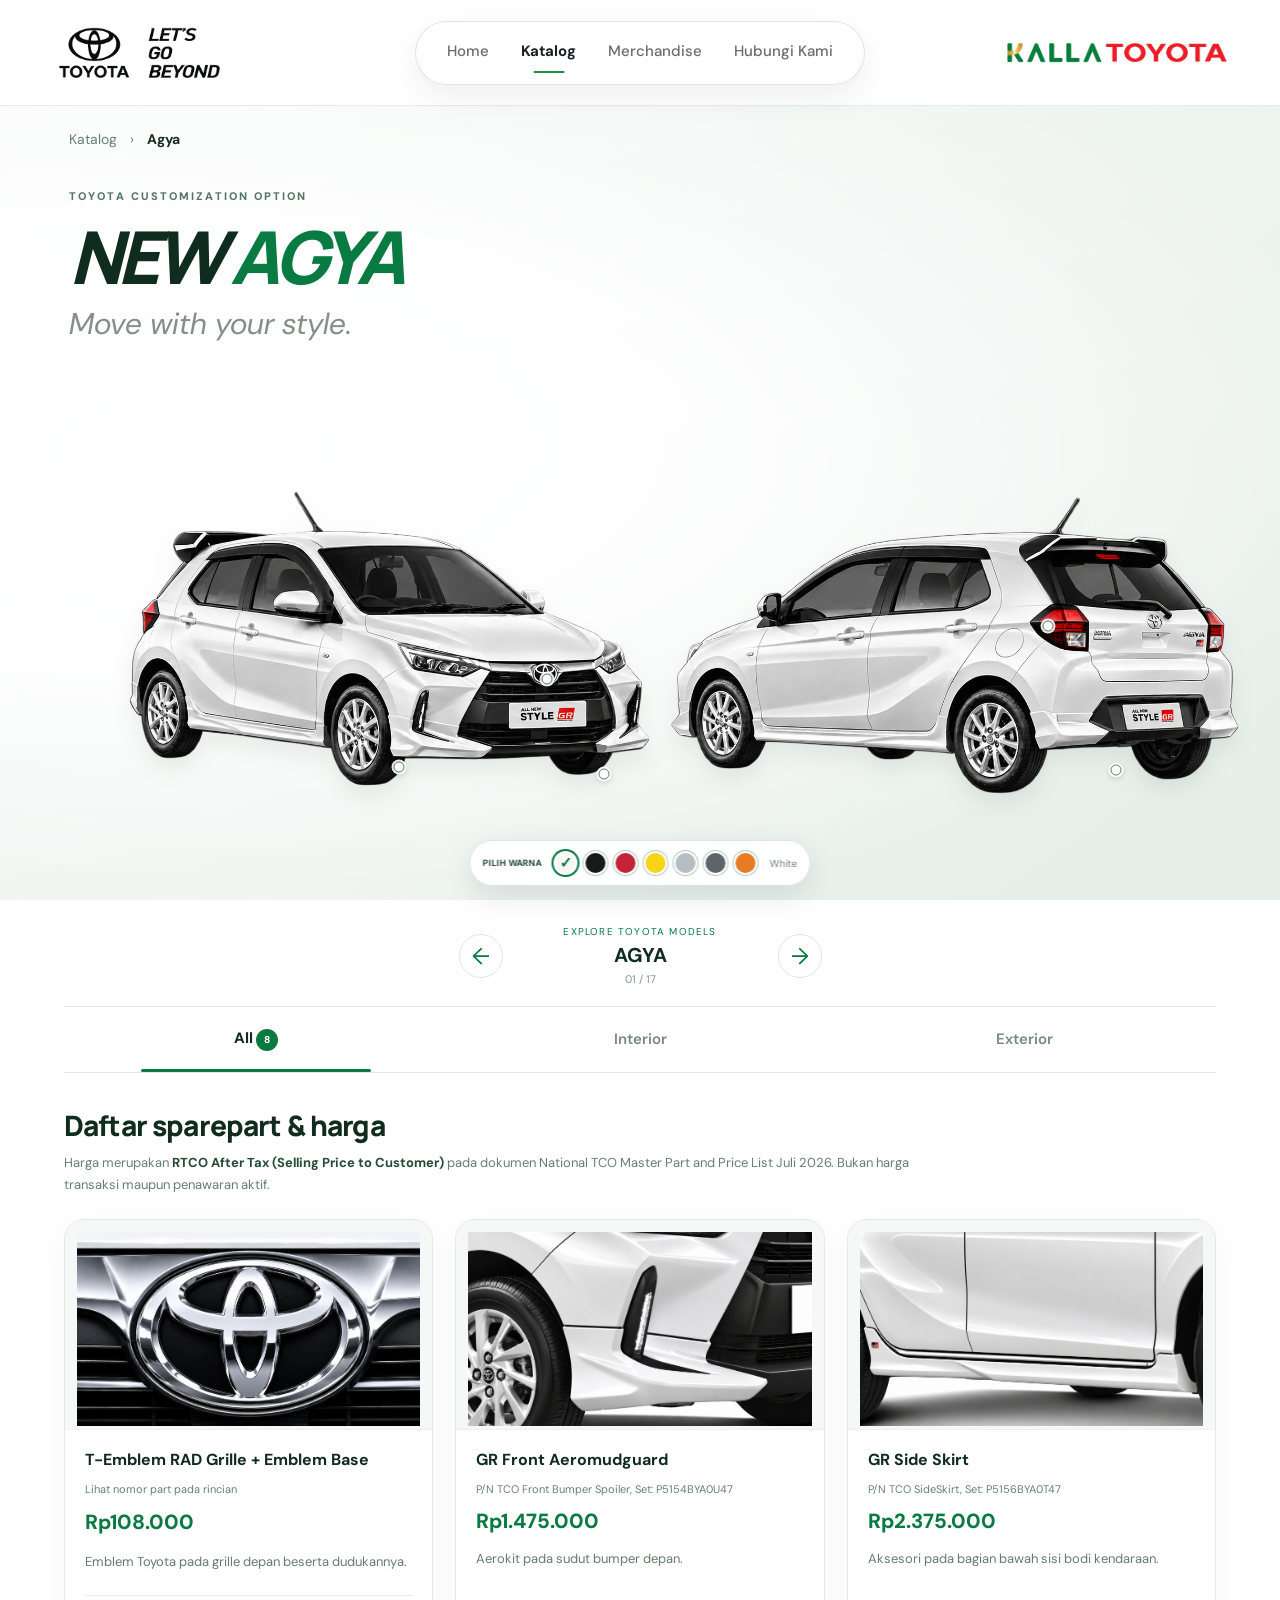
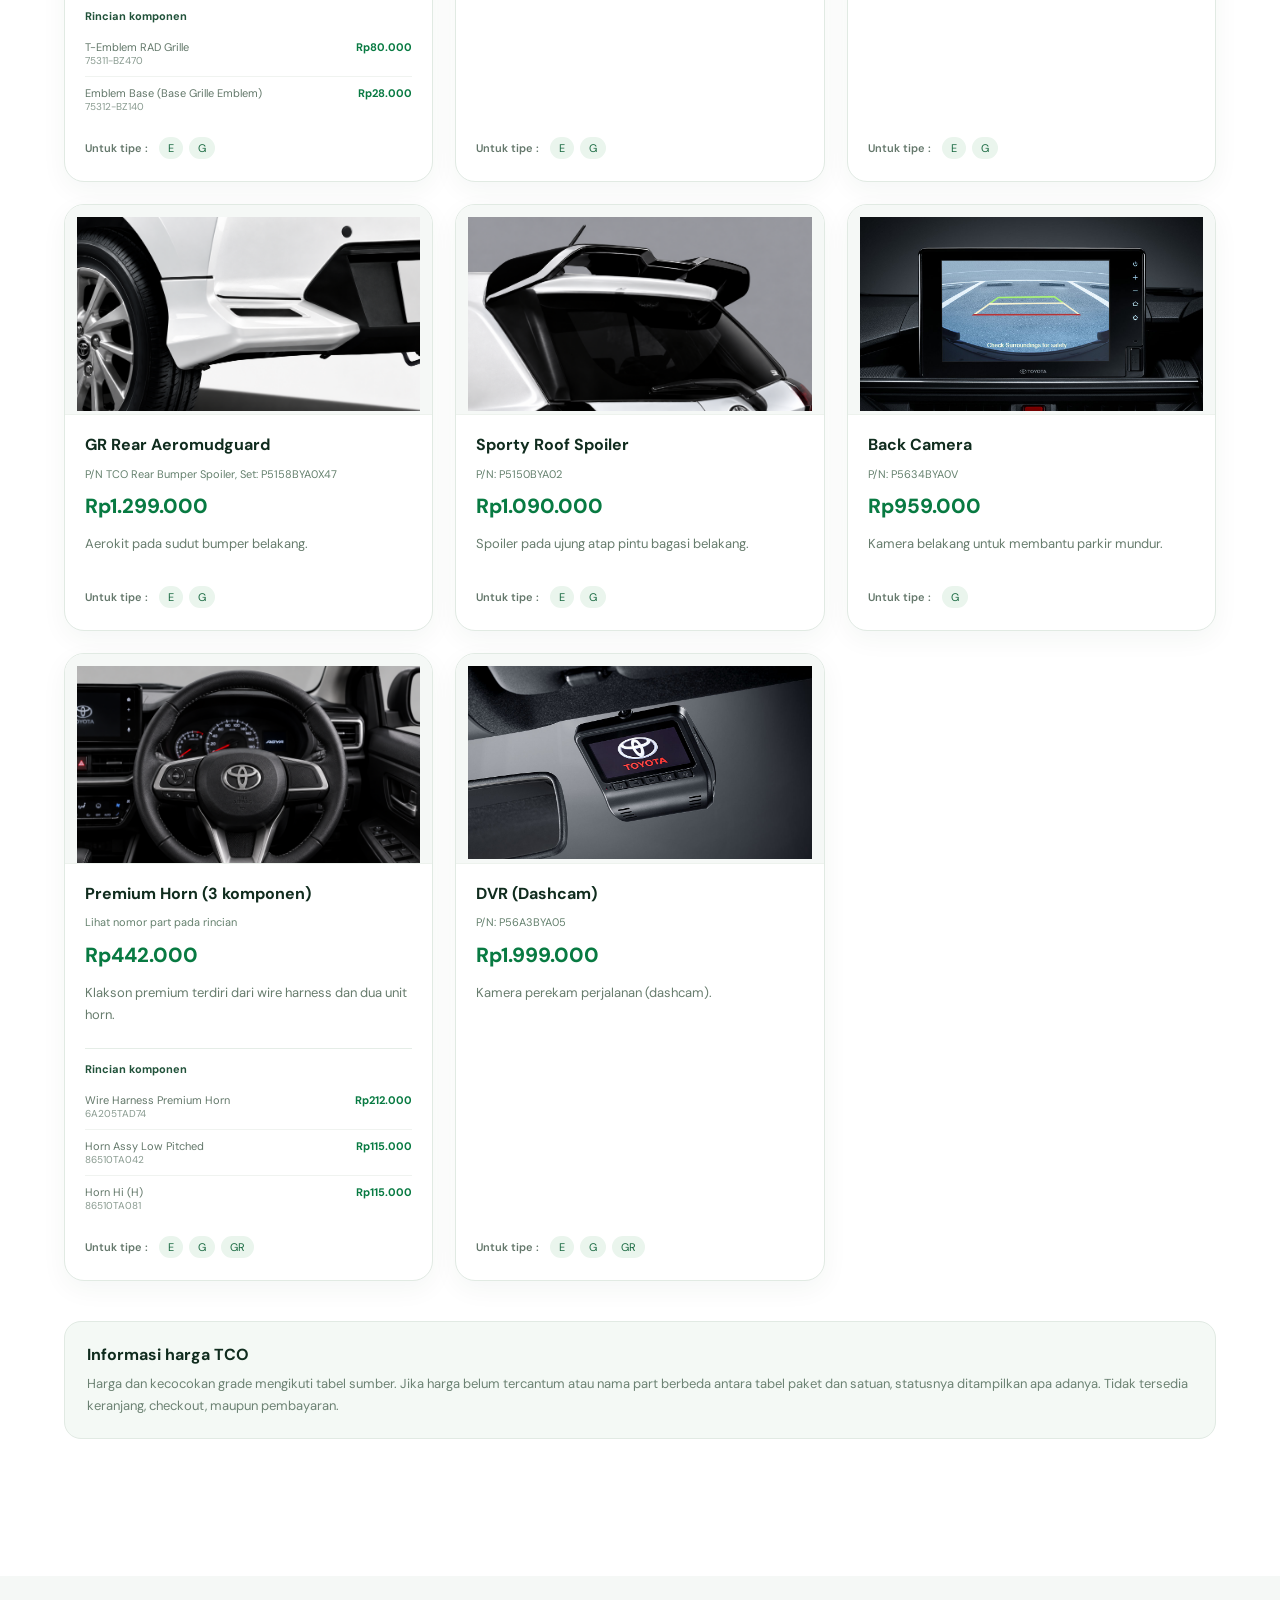
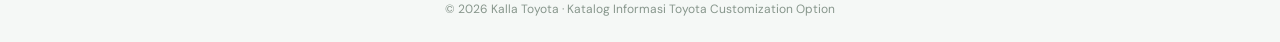
==== commit d02414b8: "Keep Merchandise navigation visible on vehicle detail pages" ====
--- a/detail.html
+++ b/detail.html
@@ -17,6 +17,7 @@
       <nav class="main-nav" id="main-nav" aria-label="Navigasi utama">
         <a href="index.html#home" class="nav-link" data-section="home">Home</a>
         <a href="index.html#katalog" class="nav-link active" aria-current="page" data-section="katalog">Katalog</a>
+        <a href="index.html#merchandise" class="nav-link" data-section="merchandise">Merchandise</a>
         <a href="index.html#contact" class="nav-link" data-section="contact">Hubungi Kami</a>
       </nav>
       <div class="header-right">
@@ -25,7 +26,7 @@
       </div>
     </div>
     <nav class="mobile-nav" id="mobile-nav" aria-label="Navigasi seluler" hidden>
-      <a href="index.html#home">Home</a><a href="index.html#katalog" aria-current="page">Katalog</a><a href="index.html#contact">Hubungi Kami</a>
+      <a href="index.html#home">Home</a><a href="index.html#katalog" aria-current="page">Katalog</a><a href="index.html#merchandise">Merchandise</a><a href="index.html#contact">Hubungi Kami</a>
     </nav>
   </header>
   <main>
--- a/detail.css
+++ b/detail.css
@@ -1314,3 +1314,44 @@
     padding: 0 14px 45px;
   }
 }
+
+
+/* TCO PRICE AND TYPE LABEL FIX */
+
+/* Harga emblem sama seperti card lainnya */
+.part-card[data-part-id="rad-grille-emblem-set"]
+.price.uncertain {
+    display: block;
+    font-size: clamp(19px, 1.6vw, 24px);
+    font-weight: 800;
+    color: var(--green);
+    line-height: 1.4;
+    margin: 2px 0 14px;
+}
+
+/* Label tipe kendaraan */
+.part-grade {
+    display: flex;
+    align-items: center;
+    flex-wrap: wrap;
+    gap: 6px;
+}
+
+.part-grade .part-grade-label {
+    font-size: 11px;
+    font-weight: 600;
+    color: #64776b;
+    margin-right: 5px;
+    white-space: nowrap;
+}
+
+/* Tampilan pada mobile */
+@media (max-width: 520px) {
+    .part-grade .part-grade-label {
+        font-size: 10px;
+    }
+
+    .part-grade {
+        gap: 5px;
+    }
+}
--- a/shared-navbar.css
+++ b/shared-navbar.css
@@ -122,3 +122,172 @@
   backdrop-filter:blur(18px);
   -webkit-backdrop-filter:blur(18px);
 }
+
+
+/* TCO NAVBAR CONSISTENCY V1 */
+
+/* Desktop */
+@media (min-width: 1101px) {
+
+  .site-header {
+    height: 106px !important;
+  }
+
+  .site-header .wide-container.topbar .main-nav {
+    width: 450px !important;
+    height: 64px !important;
+    min-height: 64px !important;
+    flex: 0 0 450px !important;
+
+    display: flex !important;
+    align-items: center !important;
+    justify-content: space-between !important;
+
+    gap: 16px !important;
+    padding: 6px 25px !important;
+  }
+
+  .site-header .wide-container.topbar .main-nav a {
+    font-size: 15px !important;
+    line-height: 1.35 !important;
+    padding: 10px 6px 12px !important;
+  }
+
+}
+
+/* Laptop */
+@media (min-width: 801px) and (max-width: 1100px) {
+
+  .site-header {
+    height: 106px !important;
+  }
+
+  .site-header .wide-container.topbar .main-nav {
+    width: 385px !important;
+    height: 60px !important;
+    min-height: 60px !important;
+    flex: 0 0 385px !important;
+  }
+
+}
+
+/* Tablet */
+@media (min-width: 521px) and (max-width: 800px) {
+
+  .site-header {
+    height: 77px !important;
+  }
+
+}
+
+/* Mobile */
+@media (max-width: 520px) {
+
+  .site-header {
+    height: 68px !important;
+  }
+
+}
+
+
+/* ==========================================
+   TCO TOYOTA — HOME NAVBAR SIZE FIX
+   Mengikuti ukuran Navbar Detail Unit
+   ========================================== */
+
+@media (min-width: 1101px) {
+
+  /* Tinggi header */
+  body.home-page .site-header {
+    height: 106px !important;
+  }
+
+  /* Logo Toyota kiri */
+  body.home-page .site-header
+  .wide-container.topbar .logo-toyota {
+    width: 175px !important;
+    flex: 0 0 175px !important;
+  }
+
+  body.home-page .site-header
+  .logo-toyota img {
+    width: 100% !important;
+    max-height: 72px !important;
+    height: auto !important;
+  }
+
+  /* Logo Kalla Toyota kanan */
+  body.home-page .site-header
+  .wide-container.topbar .logo-kalla {
+    width: 222px !important;
+    flex: 0 0 222px !important;
+  }
+
+  /* Navbar menu tengah */
+  body.home-page .site-header
+  .wide-container.topbar .main-nav {
+    width: 385px !important;
+    min-width: 385px !important;
+    max-width: 385px !important;
+
+    height: 60px !important;
+    min-height: 60px !important;
+    box-sizing: border-box !important;
+
+    flex: 0 0 385px !important;
+
+    gap: 12px !important;
+    padding: 7px 21px !important;
+
+    display: flex !important;
+    align-items: center !important;
+    justify-content: space-between !important;
+
+    position: absolute !important;
+    left: 50% !important;
+    top: 50% !important;
+    transform: translate(-50%, -50%) !important;
+  }
+
+  /* Font menu */
+  body.home-page .site-header
+  .wide-container.topbar .main-nav a {
+    font-size: 15px !important;
+    line-height: 1.4 !important;
+    padding: 10px 5px 12px !important;
+  }
+}
+
+/* Laptop */
+@media (min-width: 801px) and (max-width: 1100px) {
+
+  body.home-page .site-header
+  .wide-container.topbar .logo-toyota {
+    width: 140px !important;
+    flex-basis: 140px !important;
+  }
+
+  body.home-page .site-header
+  .wide-container.topbar .logo-kalla {
+    width: 170px !important;
+    flex-basis: 170px !important;
+  }
+
+  body.home-page .site-header
+  .wide-container.topbar .main-nav {
+    width: 345px !important;
+    min-width: 345px !important;
+    max-width: 345px !important;
+    flex: 0 0 345px !important;
+    height: 58px !important;
+    min-height: 58px !important;
+
+    gap: 10px !important;
+    padding: 6px 17px !important;
+  }
+
+  body.home-page .site-header
+  .wide-container.topbar .main-nav a {
+    font-size: 13px !important;
+  }
+}
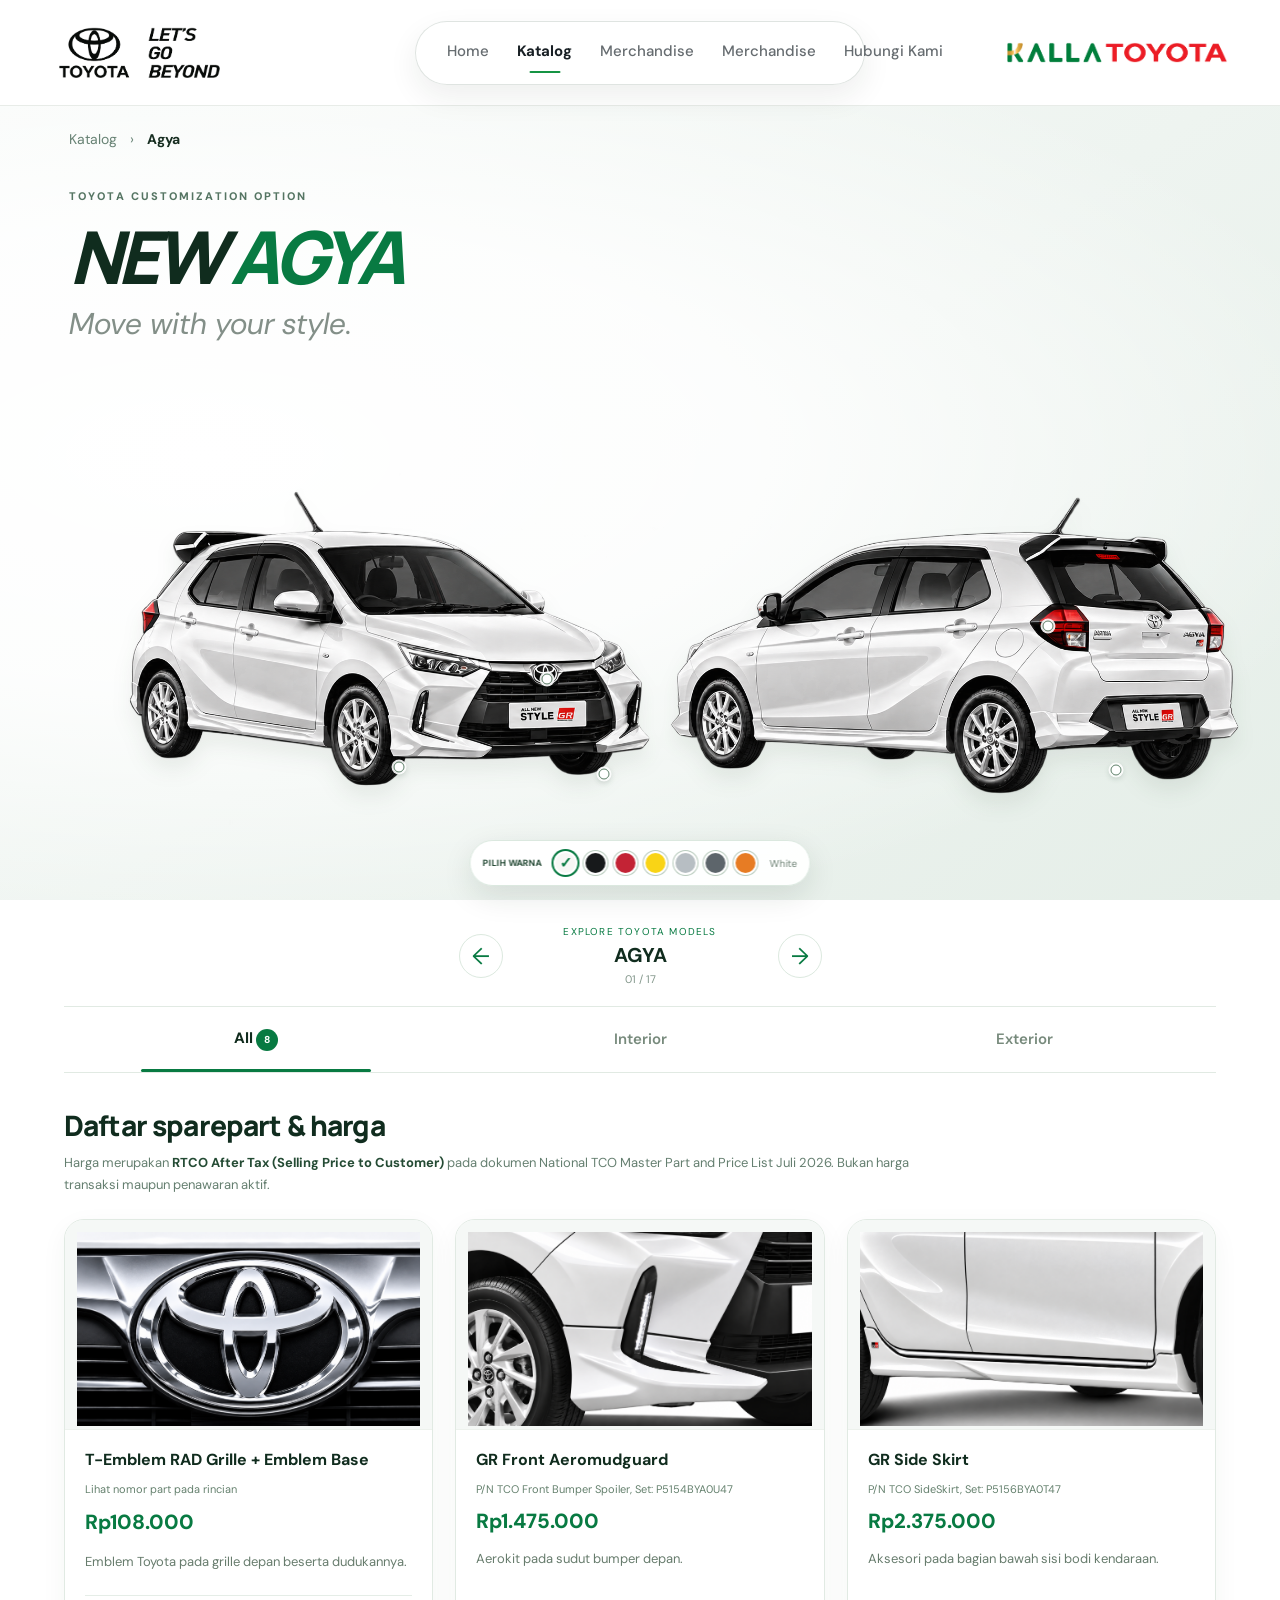
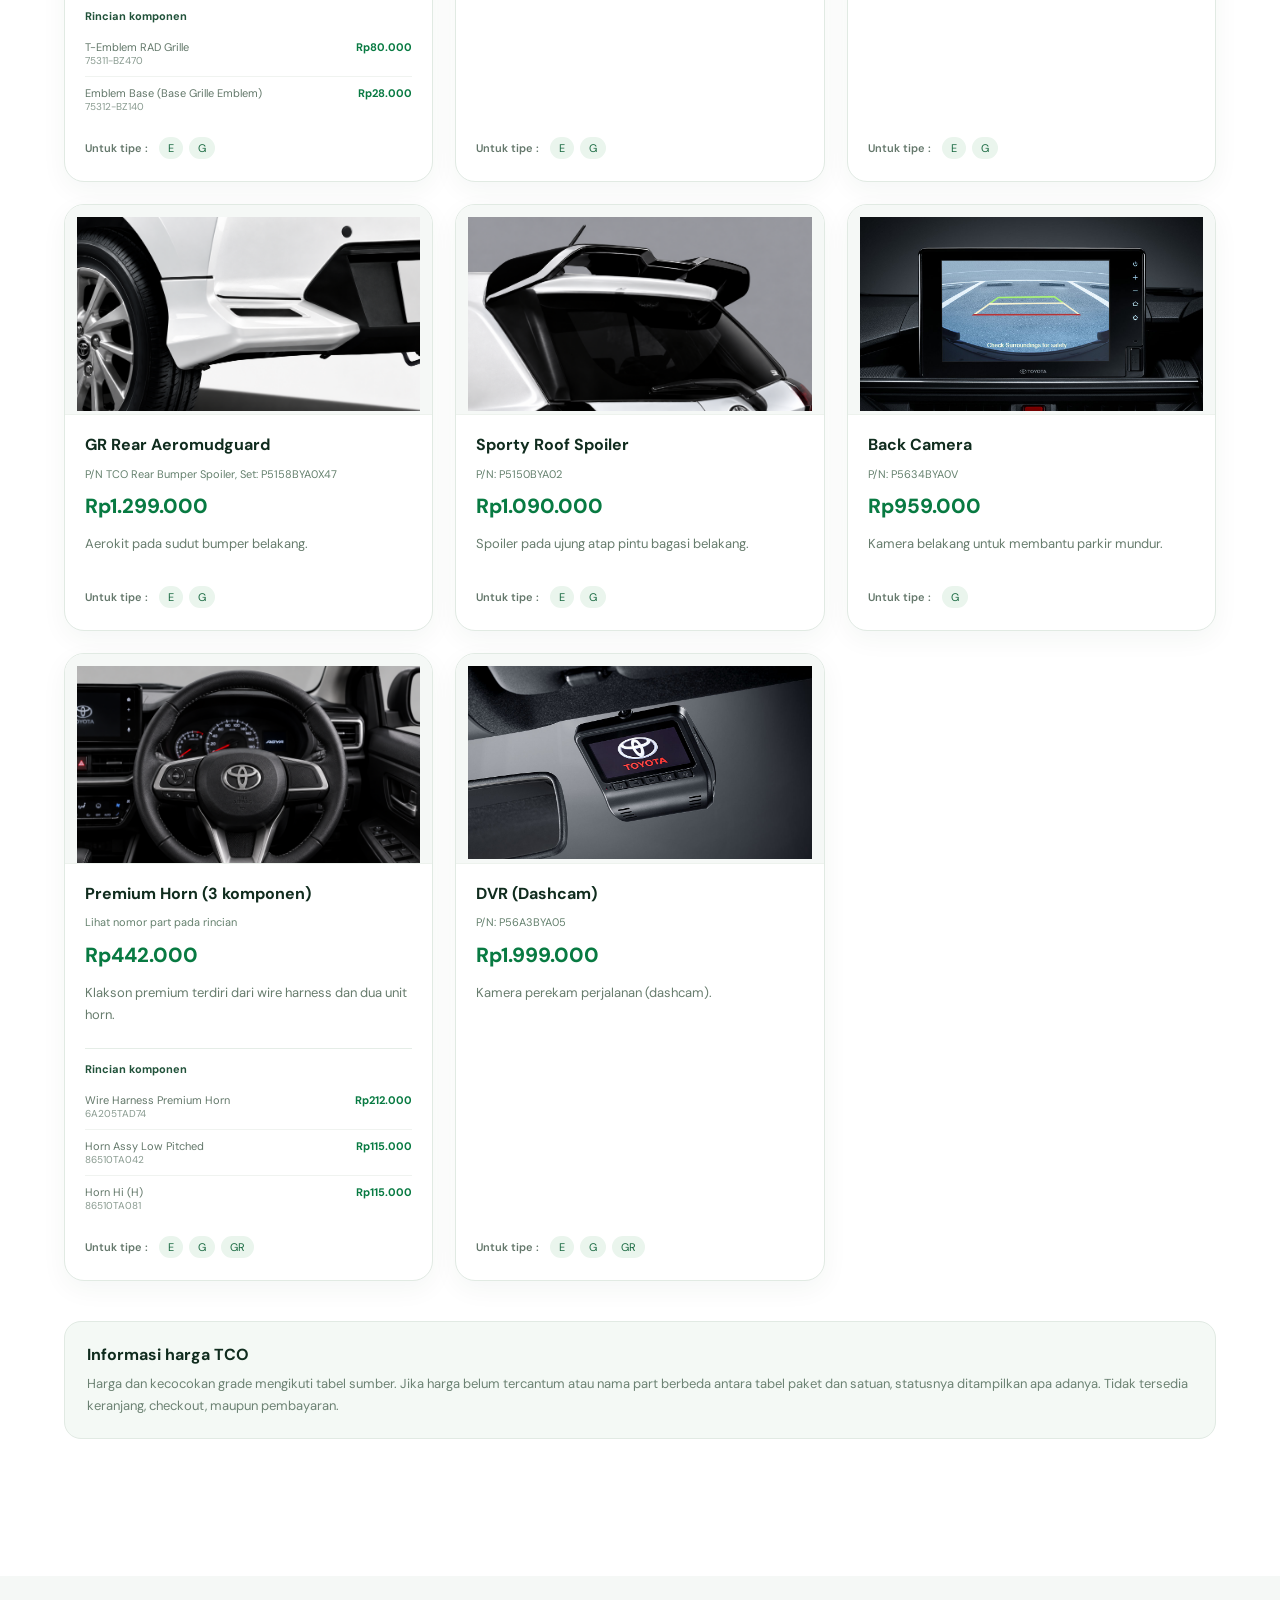
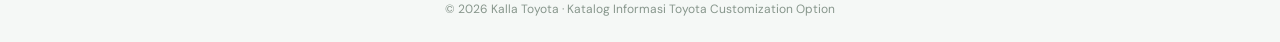
==== commit 45252c3c: "Keep Merchandise navigation visible on vehicle detail pages" ====
--- a/detail.html
+++ b/detail.html
@@ -17,6 +17,7 @@
       <nav class="main-nav" id="main-nav" aria-label="Navigasi utama">
         <a href="index.html#home" class="nav-link" data-section="home">Home</a>
         <a href="index.html#katalog" class="nav-link active" aria-current="page" data-section="katalog">Katalog</a>
+        <a href="index.html#merchandise" class="nav-link" data-section="merchandise">Merchandise</a>
         <a href="index.html#merchandise" class="nav-link" data-section="merchandise">Merchandise</a>
         <a href="index.html#contact" class="nav-link" data-section="contact">Hubungi Kami</a>
       </nav>
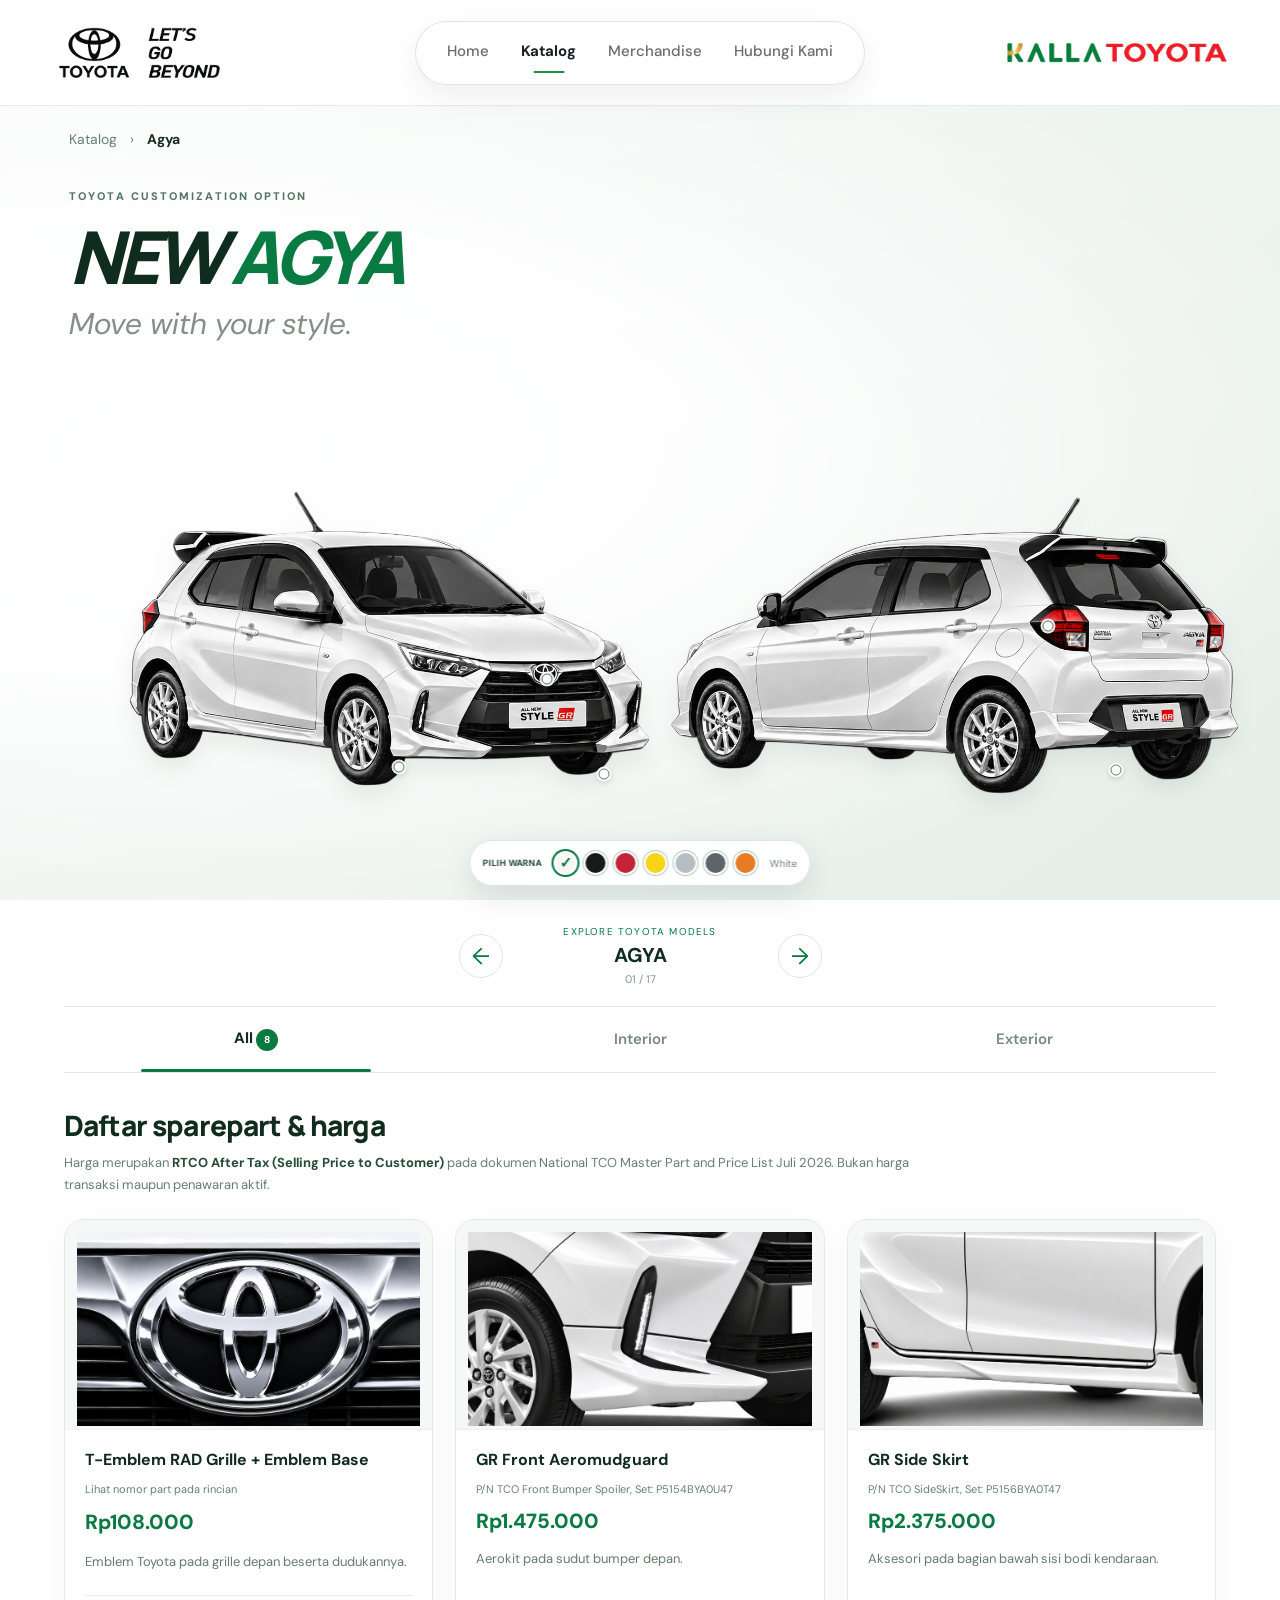
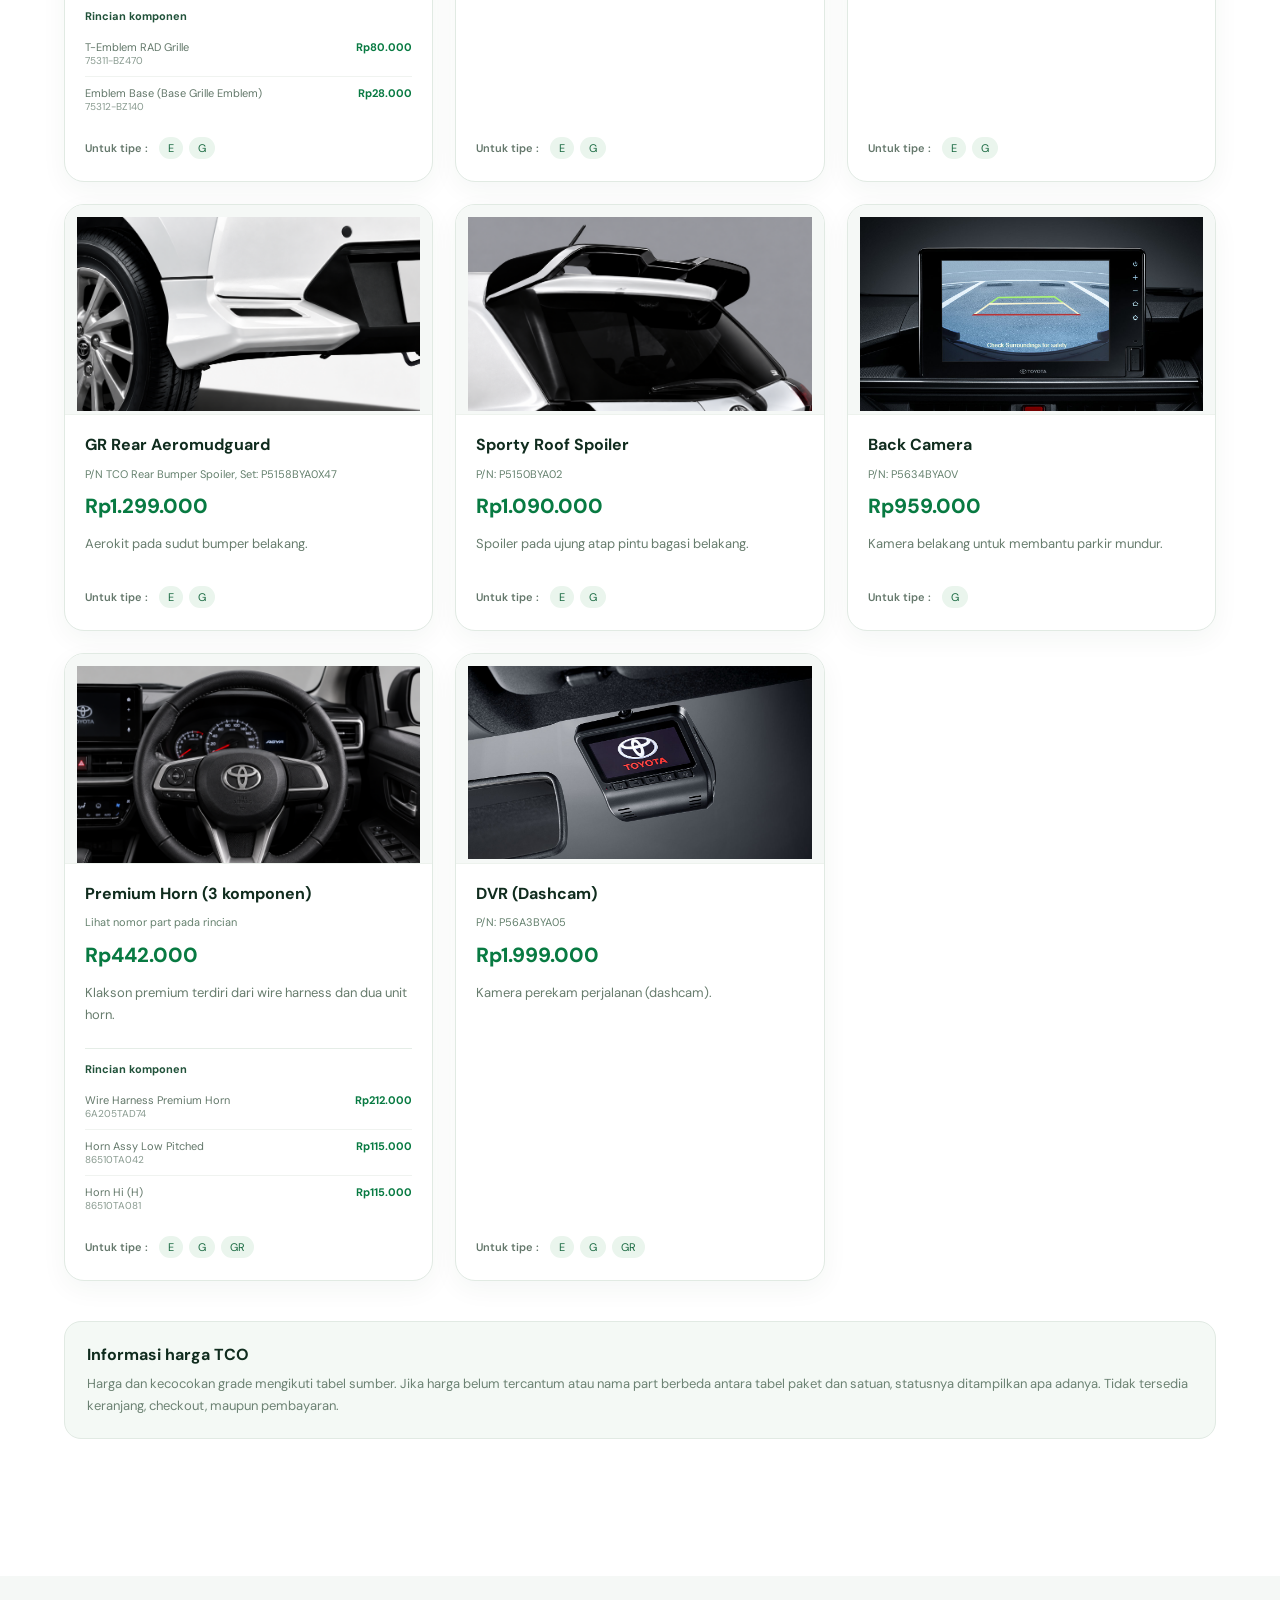
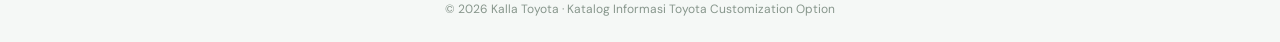
==== commit 3fa2bb01: "Remove duplicate Merchandise navigation link" ====
--- a/detail.html
+++ b/detail.html
@@ -17,7 +17,6 @@
       <nav class="main-nav" id="main-nav" aria-label="Navigasi utama">
         <a href="index.html#home" class="nav-link" data-section="home">Home</a>
         <a href="index.html#katalog" class="nav-link active" aria-current="page" data-section="katalog">Katalog</a>
-        <a href="index.html#merchandise" class="nav-link" data-section="merchandise">Merchandise</a>
         <a href="index.html#merchandise" class="nav-link" data-section="merchandise">Merchandise</a>
         <a href="index.html#contact" class="nav-link" data-section="contact">Hubungi Kami</a>
       </nav>
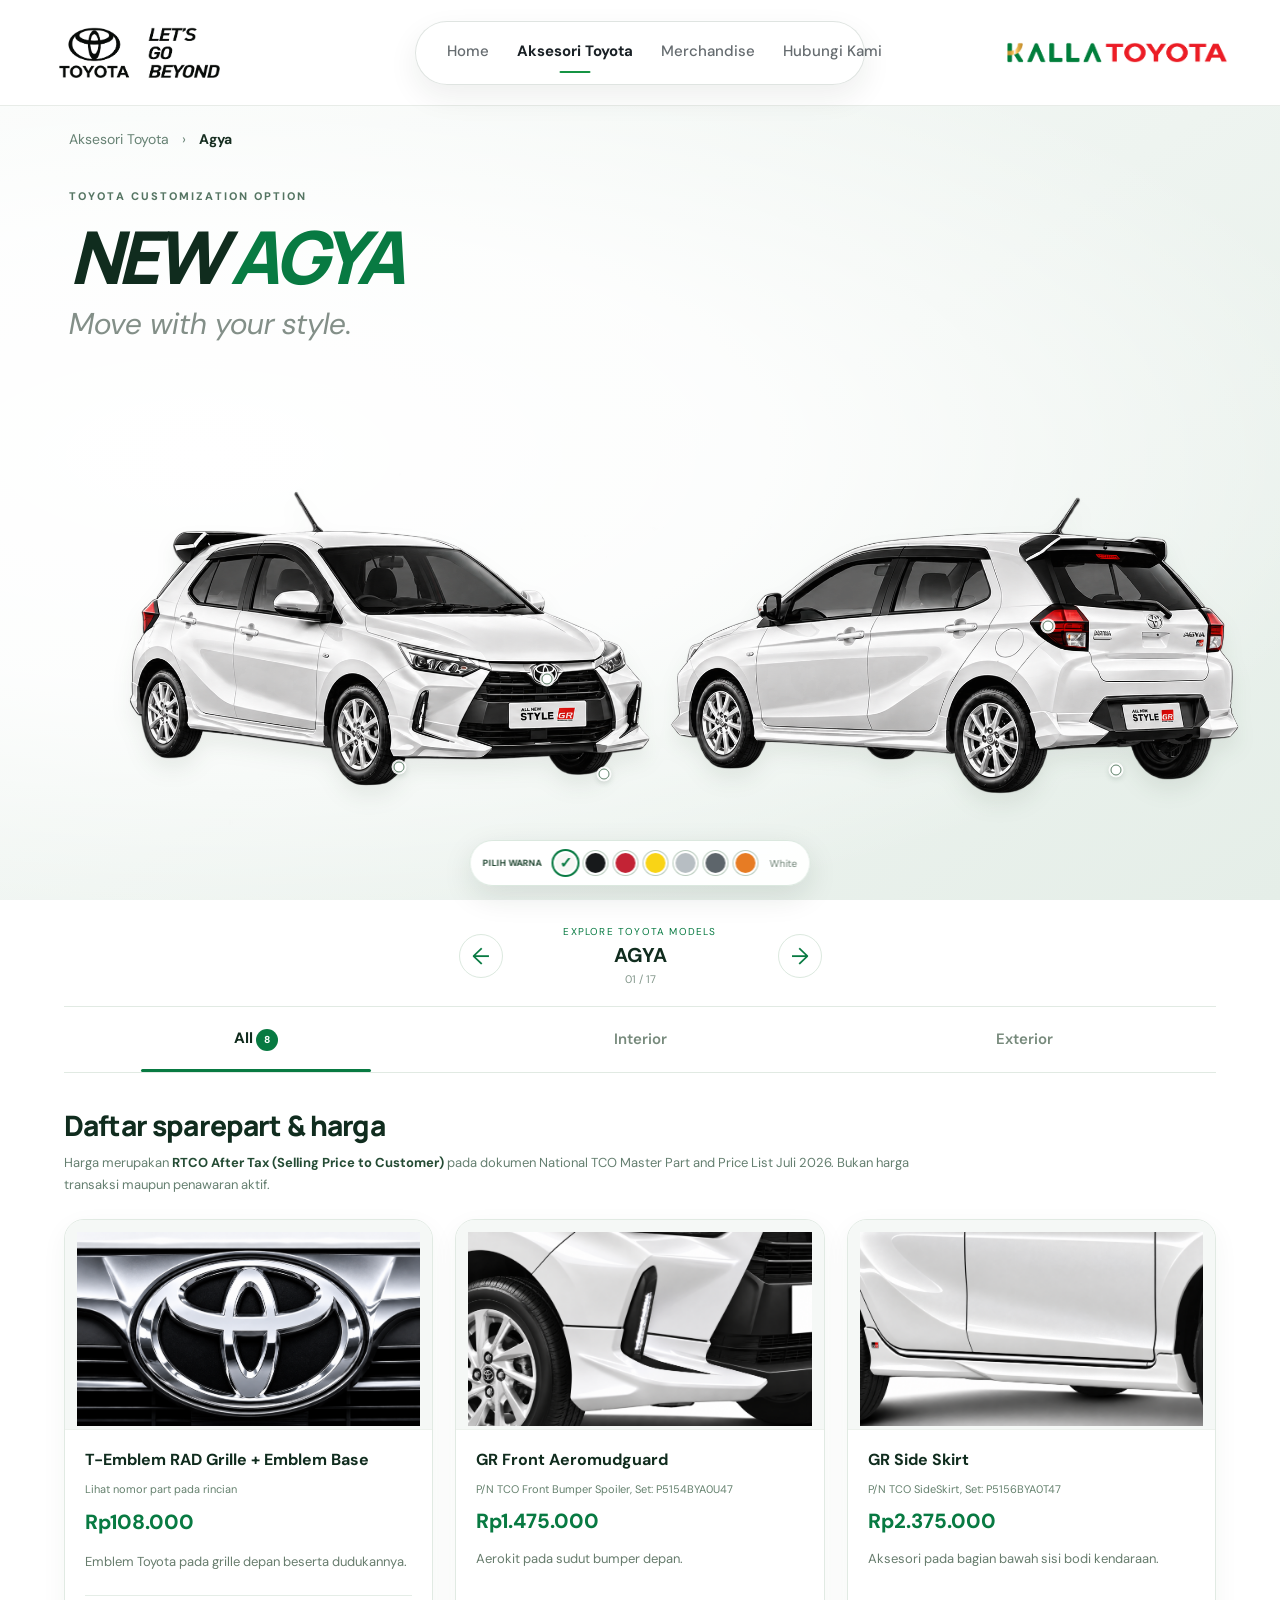
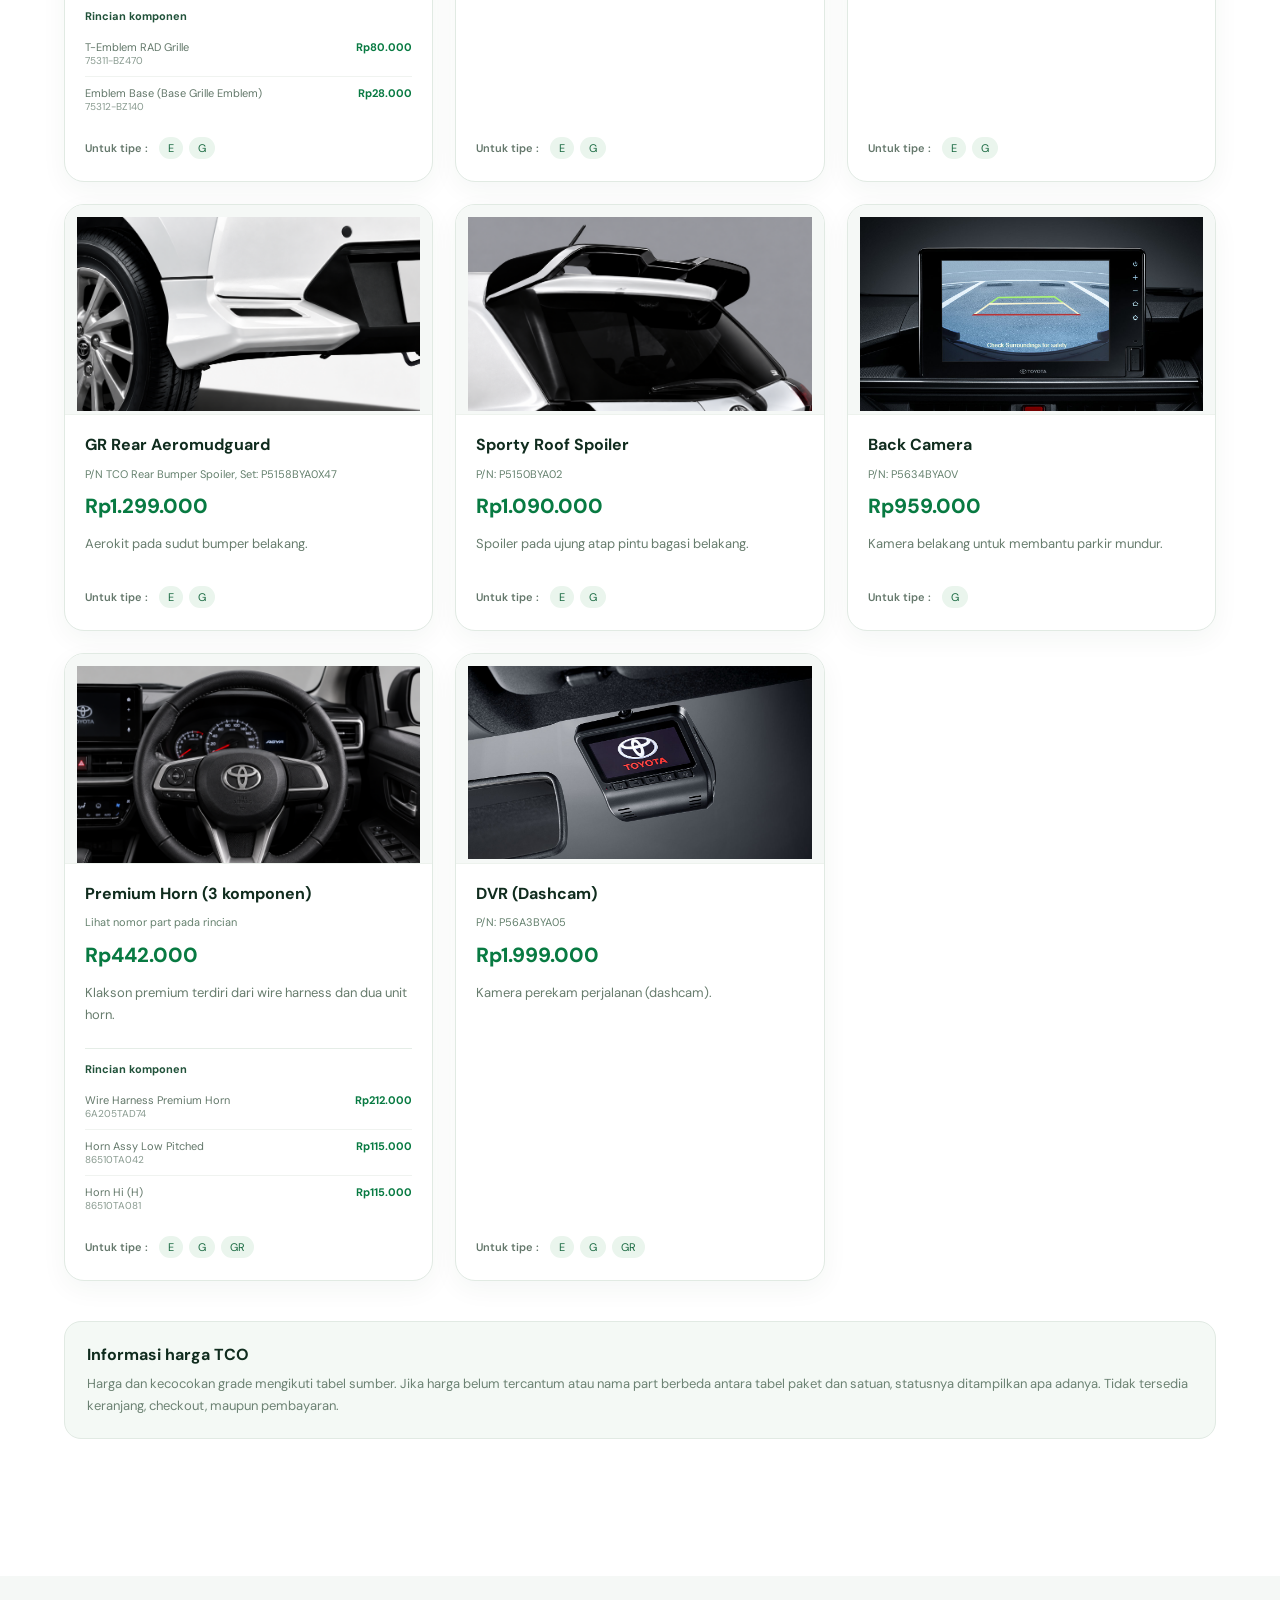
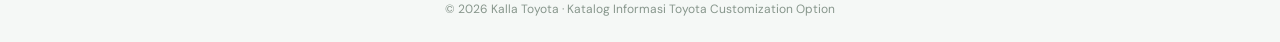
==== commit 6720f810: "Rename Katalog navigation to Aksesori Toyota" ====
--- a/detail.html
+++ b/detail.html
@@ -16,7 +16,7 @@
       <a href="index.html#home" class="logo-toyota" aria-label="Toyota Let's Go Beyond, ke home"><img src="assets/toyota-beyond.png" alt="Toyota Let's Go Beyond"></a>
       <nav class="main-nav" id="main-nav" aria-label="Navigasi utama">
         <a href="index.html#home" class="nav-link" data-section="home">Home</a>
-        <a href="index.html#katalog" class="nav-link active" aria-current="page" data-section="katalog">Katalog</a>
+        <a href="index.html#katalog" class="nav-link active" aria-current="page" data-section="katalog">Aksesori Toyota</a>
         <a href="index.html#merchandise" class="nav-link" data-section="merchandise">Merchandise</a>
         <a href="index.html#contact" class="nav-link" data-section="contact">Hubungi Kami</a>
       </nav>
@@ -26,13 +26,13 @@
       </div>
     </div>
     <nav class="mobile-nav" id="mobile-nav" aria-label="Navigasi seluler" hidden>
-      <a href="index.html#home">Home</a><a href="index.html#katalog" aria-current="page">Katalog</a><a href="index.html#merchandise">Merchandise</a><a href="index.html#contact">Hubungi Kami</a>
+      <a href="index.html#home">Home</a><a href="index.html#katalog" aria-current="page">Aksesori Toyota</a><a href="index.html#merchandise">Merchandise</a><a href="index.html#contact">Hubungi Kami</a>
     </nav>
   </header>
   <main>
     <section class="hero">
       <div class="hero-inner">
-        <div class="breadcrumbs"><a href="index.html#katalog">Katalog</a><span>›</span><strong id="breadcrumb-unit">Agya</strong></div>
+        <div class="breadcrumbs"><a href="index.html#katalog">Aksesori Toyota</a><span>›</span><strong id="breadcrumb-unit">Agya</strong></div>
         <div class="hero-copy"><span class="eyebrow">TOYOTA CUSTOMIZATION OPTION</span><h1 id="hero-title">NEW <em>AGYA</em></h1><p id="hero-tagline" class="tagline">Explore the details.</p></div>
         <div class="hero-visual" id="hero-visual" aria-label="Foto unit depan dan belakang">
           <div class="hero-angle hero-angle-front" data-angle="front">
